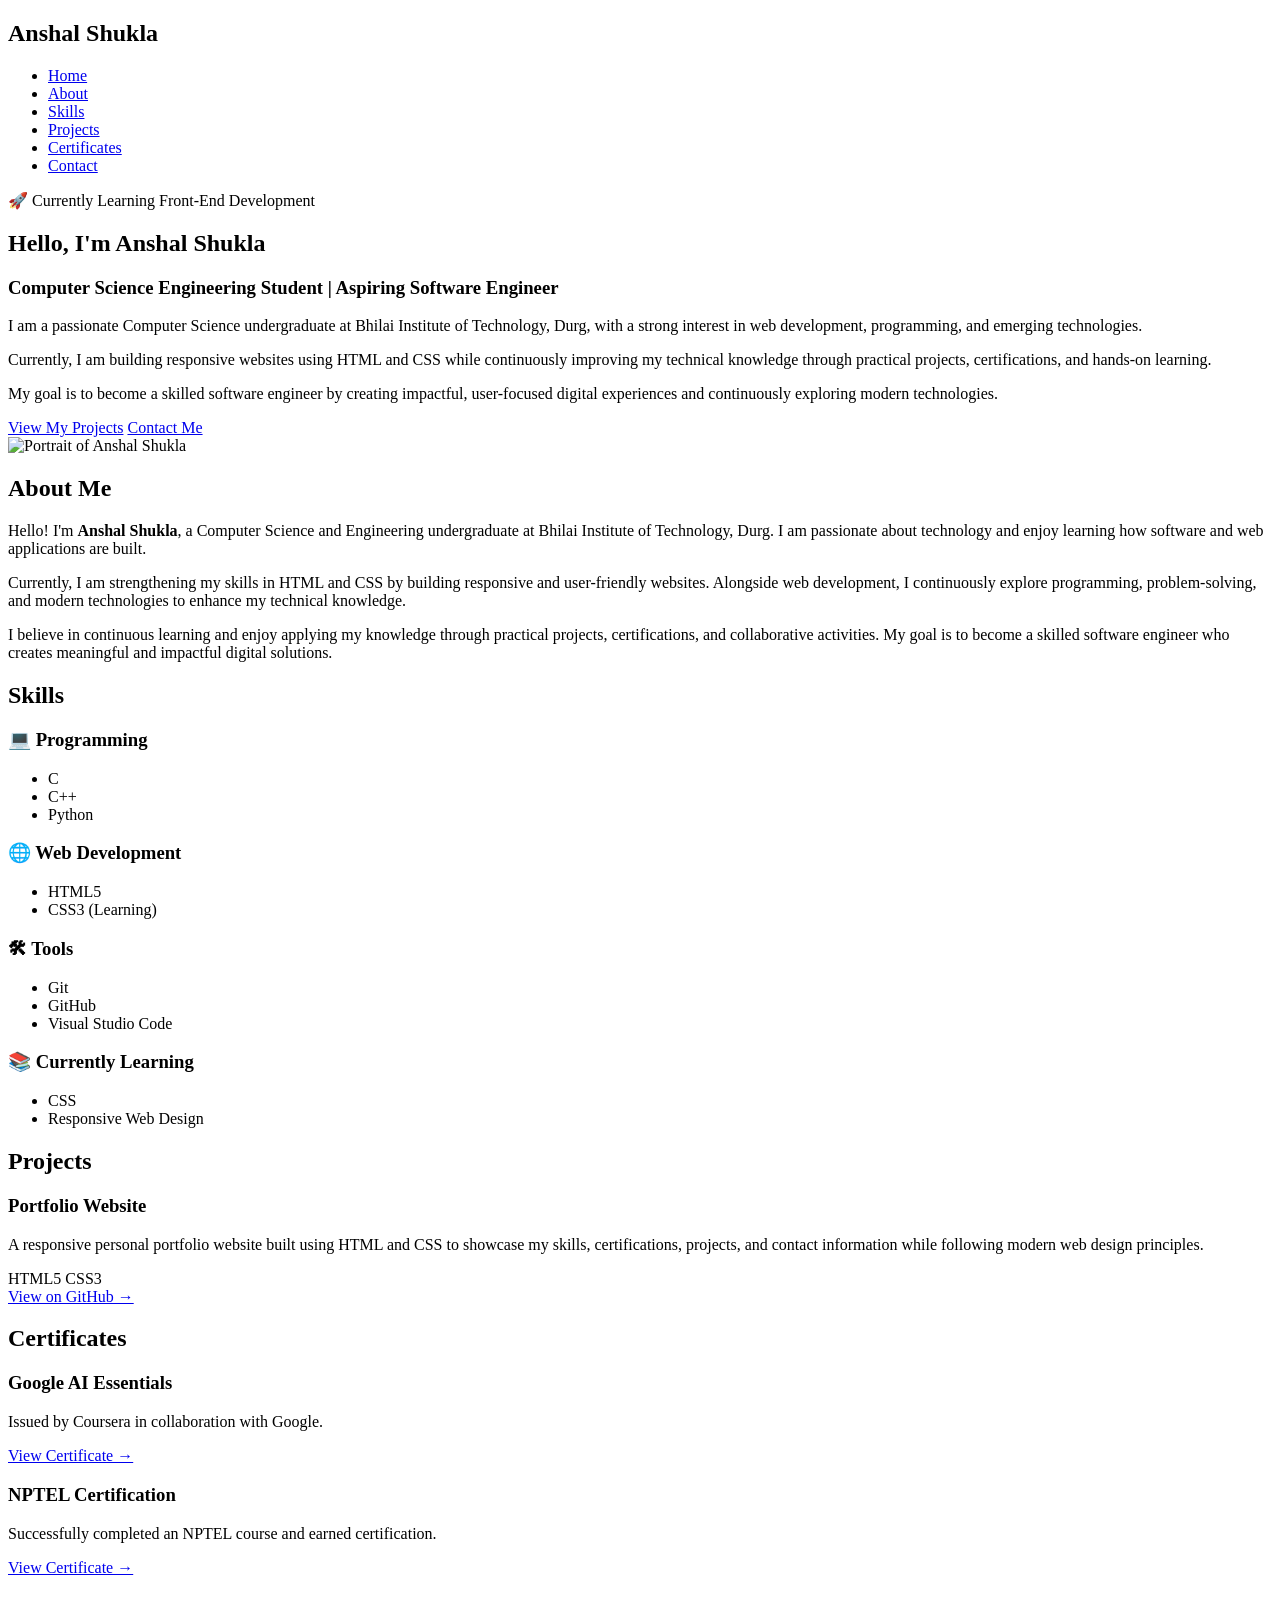
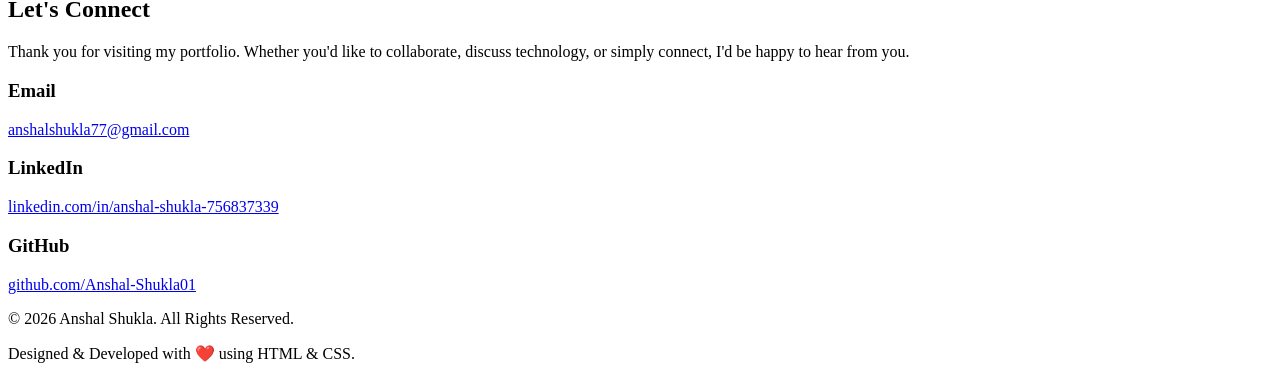
==== index.html @ 11ad55e9 "Added it directly" ====
<!DOCTYPE html>
<html lang="en">
<head>
    <meta charset="UTF-8">
    <meta name="viewport" content="width=device-width, initial-scale=1.0">
    <title>Portfolio | Anshal Shukla</title>
<link rel="preconnect" href="https://fonts.googleapis.com">

<link rel="preconnect" href="https://fonts.gstatic.com" crossorigin>

<link href="https://fonts.googleapis.com/css2?family=Poppins:wght@300;400;500;600;700&display=swap" rel="stylesheet">
    <link rel="stylesheet" href="css/style.css">
</head>
<body>
    <div class="background-blur blur-1"></div>
    <div class="background-blur blur-2"></div>
   <header>

    <nav>

        <h1>Anshal Shukla</h1>

        <ul>
            <li><a href="#hero">Home</a></li>
            <li><a href="#about">About</a></li>
            <li><a href="#skills">Skills</a></li>
            <li><a href="#projects">Projects</a></li>
            <li><a href="#certificates">Certificates</a></li>
            <li><a href="#contact">Contact</a></li>
        </ul>

    </nav>

</header>

    <main>

   <section id="hero">
        <div class="hero-container">
            <div class="hero-content">
                <div class="hero-badge">

                    🚀 Currently Learning Front-End Development

                </div>
                <h2>Hello, I'm <span>Anshal Shukla</span></h2>

                <h3>Computer Science Engineering Student | Aspiring Software Engineer</h3>

                <p>
                    I am a passionate Computer Science undergraduate at Bhilai Institute of
                    Technology, Durg, with a strong interest in web development, programming,
                    and emerging technologies.
                </p>

                <p>
                    Currently, I am building responsive websites using HTML and CSS while
                    continuously improving my technical knowledge through practical projects,
                    certifications, and hands-on learning.
                </p>

                <p>
                    My goal is to become a skilled software engineer by creating impactful,
                    user-focused digital experiences and continuously exploring modern
                    technologies.
                </p>

                <div class="hero-buttons">

    <a href="#projects" class="primary-btn">View My Projects</a>

    <a href="#contact" class="secondary-btn">Contact Me</a>

</div>

            </div>
        <div class="image-wrapper">
                <div class="hero-image">

                <img src="https://raw.githubusercontent.com/Anshal-Shukla01/Vocational_Training_Web_Development/main/Portfolio/Images/profile.jpeg"
                    alt="Portrait of Anshal Shukla">

                </div>
        </div>
        </div>
</section>
<section id="about">

    <div class="section-container">

        <h2 class="section-title">About Me</h2>

        <div class="about-content">

            <p>
                Hello! I'm <strong>Anshal Shukla</strong>, a Computer Science and Engineering undergraduate at
                Bhilai Institute of Technology, Durg. I am passionate about technology and enjoy
                learning how software and web applications are built.
            </p>

            <p>
                Currently, I am strengthening my skills in HTML and CSS by building responsive and
                user-friendly websites. Alongside web development, I continuously explore programming,
                problem-solving, and modern technologies to enhance my technical knowledge.
            </p>

            <p>
                I believe in continuous learning and enjoy applying my knowledge through practical
                projects, certifications, and collaborative activities. My goal is to become a
                skilled software engineer who creates meaningful and impactful digital solutions.
            </p>

        </div>

    </div>

</section>

    <section id="skills">

    <div class="section-container">

        <h2 class="section-title">Skills</h2>

        <div class="skills-grid">

            <div class="skill-card">

                <h3>💻 Programming</h3>

                <ul>
                    <li>C</li>
                    <li>C++</li>
                    <li>Python</li>
                </ul>

            </div>

            <div class="skill-card">

                <h3>🌐 Web Development</h3>

                <ul>
                    <li>HTML5</li>
                    <li>CSS3 (Learning)</li>
                </ul>

            </div>

            <div class="skill-card">

                <h3>🛠 Tools</h3>

                <ul>
                    <li>Git</li>
                    <li>GitHub</li>
                    <li>Visual Studio Code</li>
                </ul>

            </div>

            <div class="skill-card">

                <h3>📚 Currently Learning</h3>

                <ul>
                    <li>CSS</li>
                    <li>Responsive Web Design</li>
                </ul>

            </div>

        </div>

    </div>

</section>
<section id="projects">

    <div class="section-container">

        <h2 class="section-title">Projects</h2>

        <div class="projects-grid">

            <article class="project-card">

                <h3>Portfolio Website</h3>

                <p>
                    A responsive personal portfolio website built using HTML and CSS to showcase my skills, certifications, projects, and contact information while following modern web design principles.
                </p>

                <div class="project-tech">

                    <span>HTML5</span>

                    <span>CSS3</span>

                </div>

                <a href="https://github.com/Anshal-Shukla01/Vocational_Training_Web_Development/tree/main/Portfolio"
                   target="_blank"
                   class="project-btn">

                    View on GitHub →

                </a>

            </article>

        </div>

    </div>

</section>

<section id="certificates">

    <div class="section-container">

        <h2 class="section-title">Certificates</h2>

        <div class="certificate-grid">

            <article class="certificate-card">

                <h3>Google AI Essentials</h3>

                <p>Issued by Coursera in collaboration with Google.</p>

                <a href="https://www.coursera.org/account/accomplishments/specialization/40DMXR1RBKUG"
                   target="_blank"
                   class="certificate-btn">

                    View Certificate →

                </a>

            </article>

            <article class="certificate-card">

                <h3>NPTEL Certification</h3>

                <p>Successfully completed an NPTEL course and earned certification.</p>

                <a href="https://archive.nptel.ac.in/noc/Ecertificate/?q=NPTEL25CS137S106700032110371834"
                   target="_blank"
                   class="certificate-btn">

                    View Certificate →

                </a>

            </article>

        </div>

    </div>

</section>
<section id="contact">

    <div class="section-container">

        <h2 class="section-title">Let's Connect</h2>

        <div class="contact-card">

            <p>
                Thank you for visiting my portfolio. Whether you'd like to collaborate, discuss technology, or simply connect, I'd be happy to hear from you.
            </p>

            <div class="contact-info">

                <div class="contact-item">

                    <h3>Email</h3>

                    <a href="mailto:anshalshukla77@gmail.com">
                        anshalshukla77@gmail.com
                    </a>

                </div>

                <div class="contact-item">

                    <h3>LinkedIn</h3>

                    <a href="https://www.linkedin.com/in/anshal-shukla-756837339/" target="_blank">
                        linkedin.com/in/anshal-shukla-756837339
                    </a>

                </div>

                <div class="contact-item">

                    <h3>GitHub</h3>

                    <a href="https://github.com/Anshal-Shukla01" target="_blank">
                        github.com/Anshal-Shukla01
                    </a>

                </div>

            </div>

        </div>

    </div>

</section>
</main>

<footer>

    <div class="footer-content">

        <p>&copy; 2026 Anshal Shukla. All Rights Reserved.</p>

        <p>
            Designed & Developed with ❤️ using HTML & CSS.
        </p>

    </div>

</footer>
    
</body>
</html>
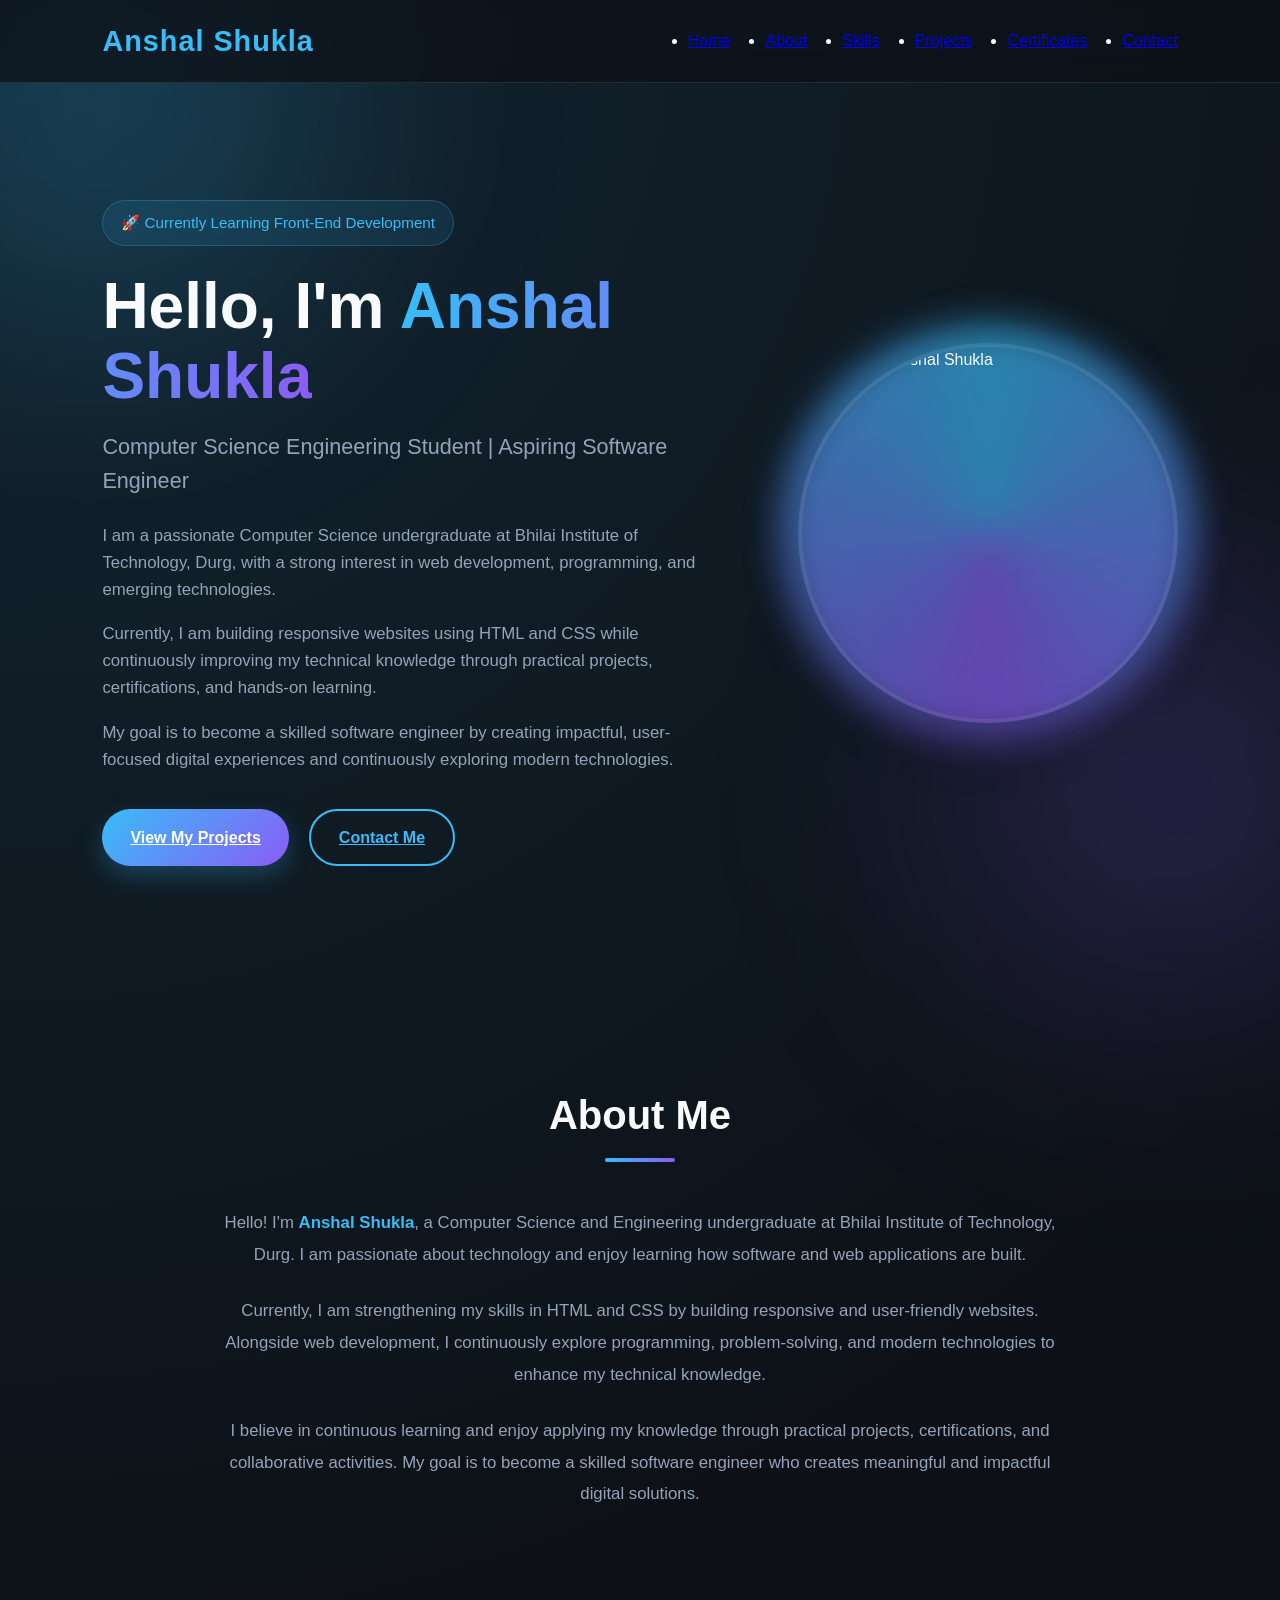
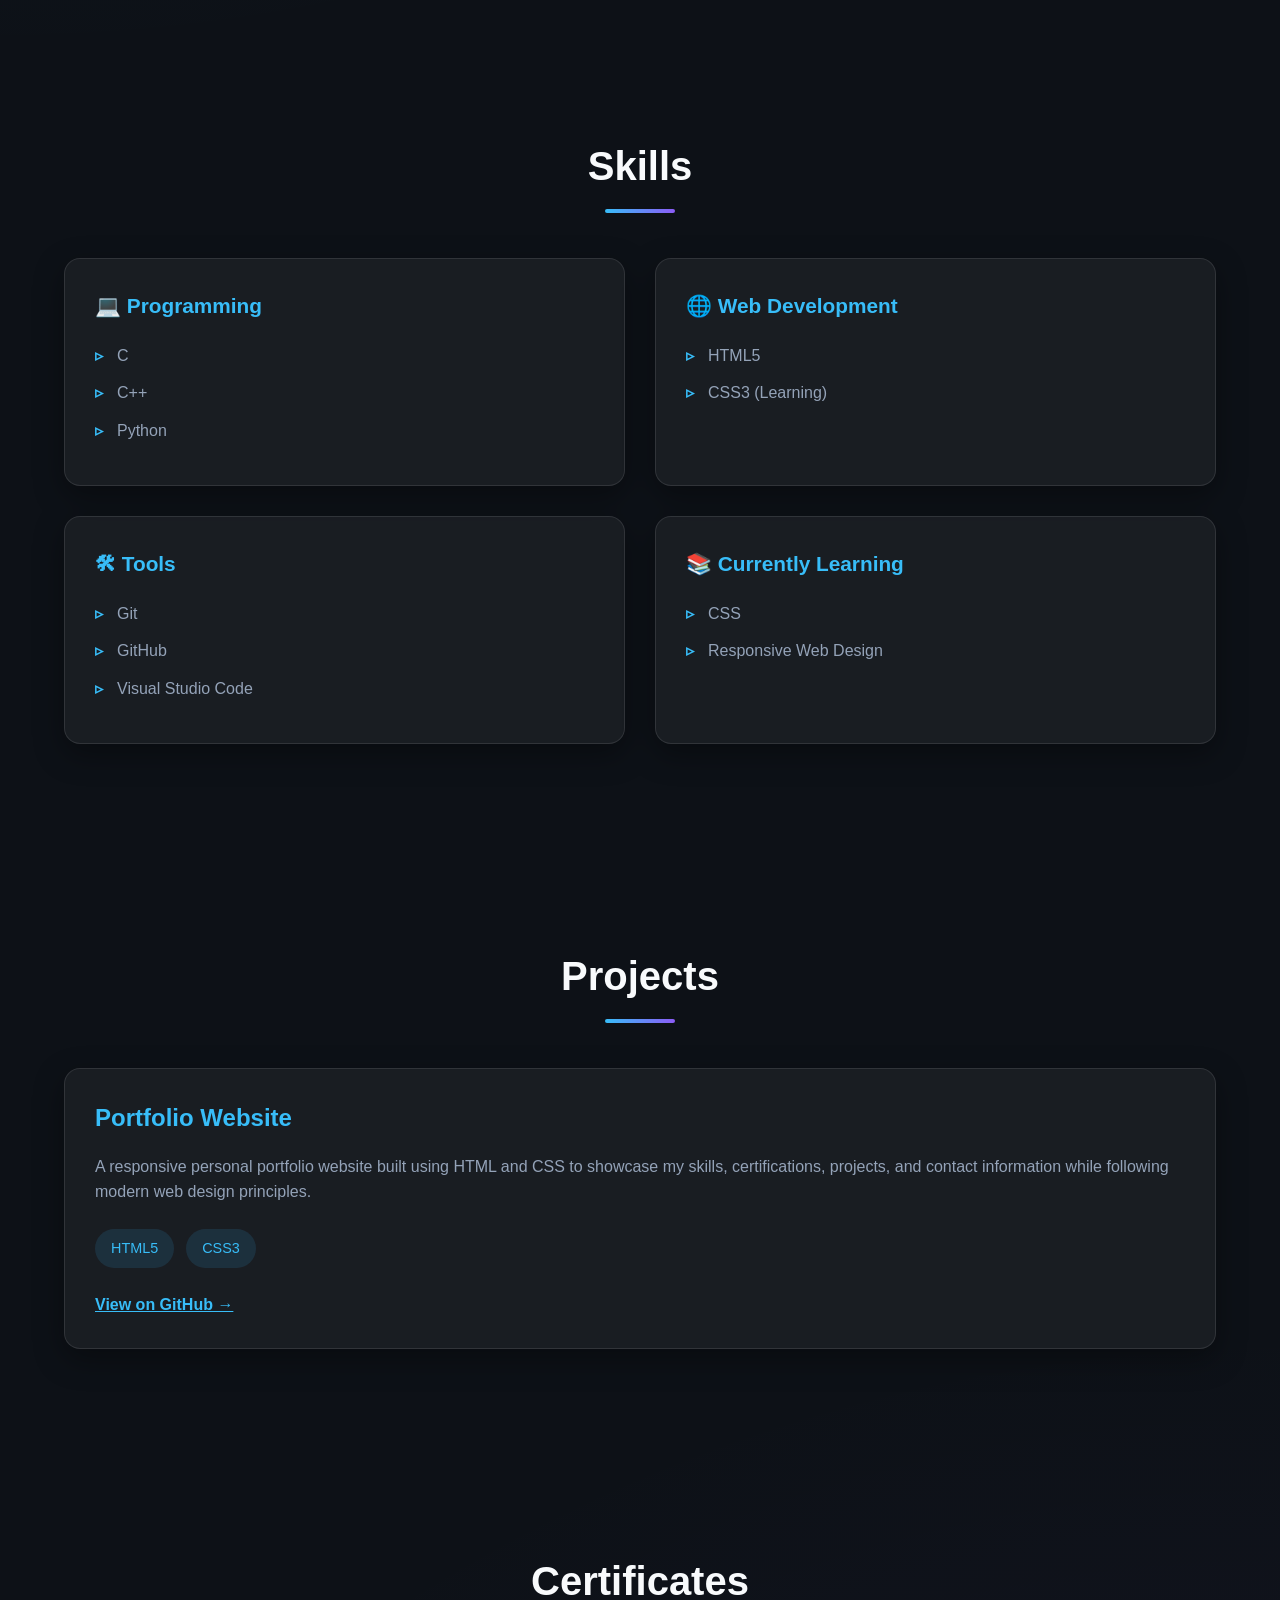
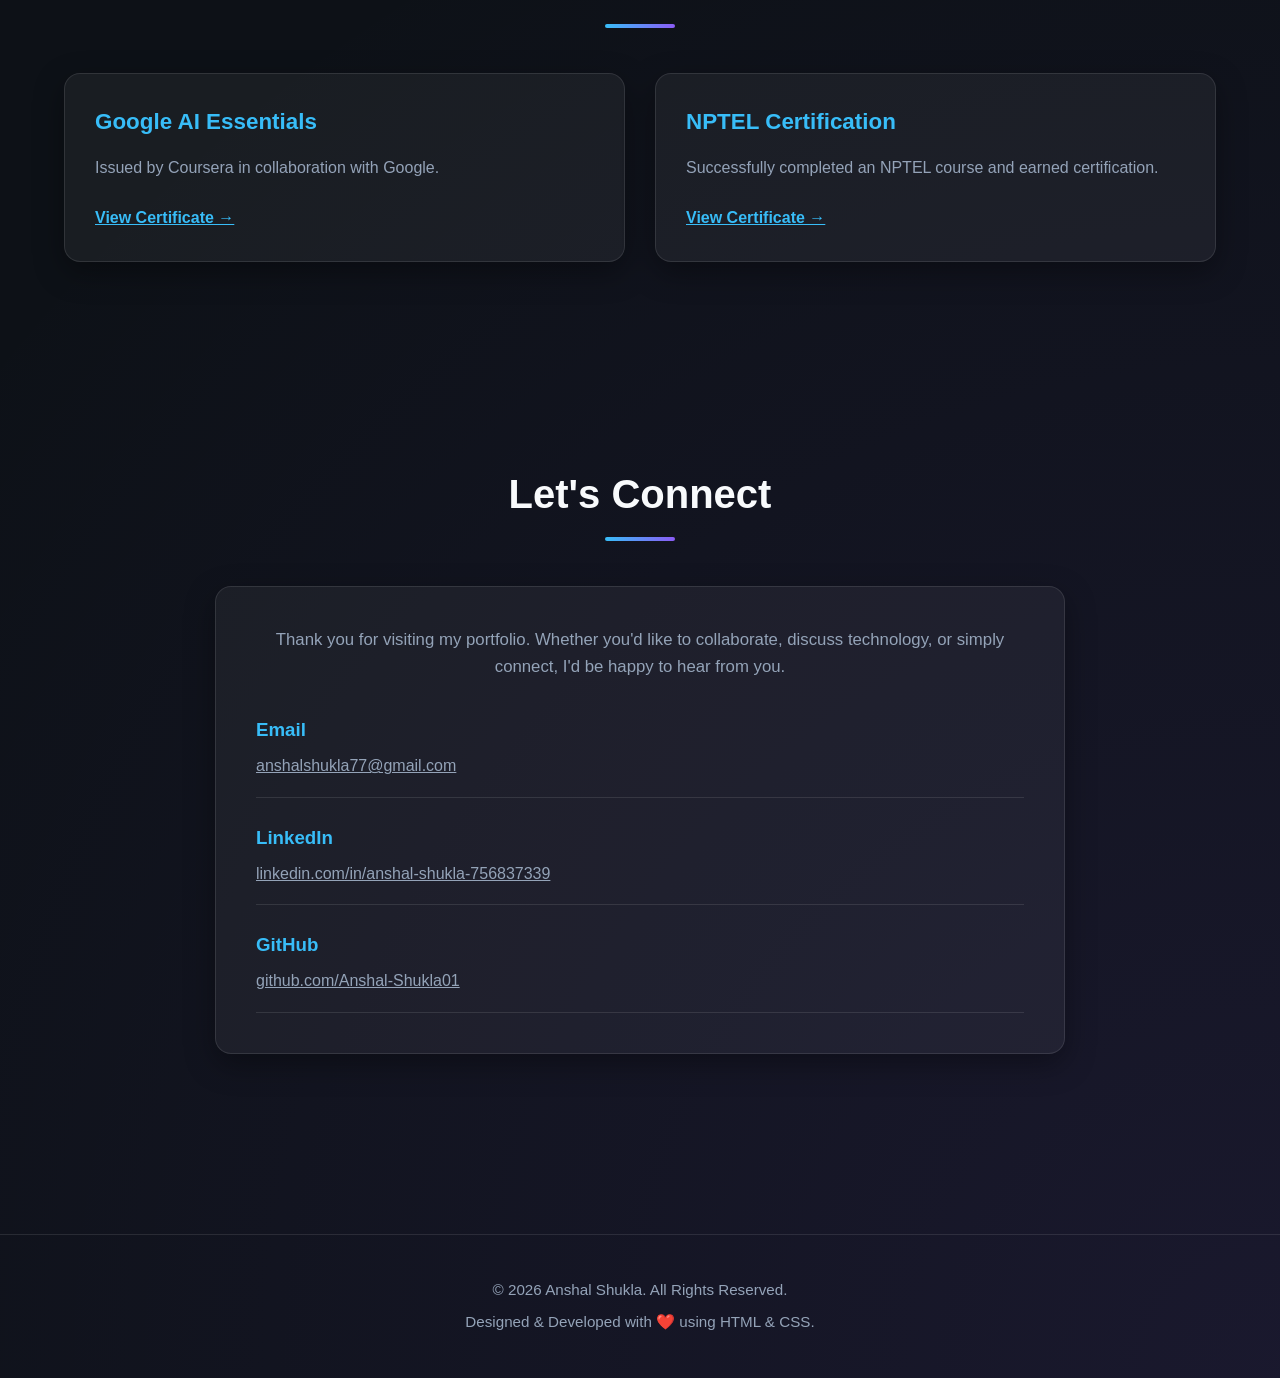
==== commit e9ec9e20: "Fix HTML encoding issues in index.html" ====
--- a/index.html
+++ b/index.html
@@ -9,7 +9,7 @@
 <link rel="preconnect" href="https://fonts.gstatic.com" crossorigin>
 
 <link href="https://fonts.googleapis.com/css2?family=Poppins:wght@300;400;500;600;700&display=swap" rel="stylesheet">
-    <link rel="stylesheet" href="css/style.css">
+    <link rel="stylesheet" href="CSS/style.css">
 </head>
 <body>
     <div class="background-blur blur-1"></div>
@@ -328,4 +328,4 @@
 </footer>
     
 </body>
-</html>+</html>
--- a/CSS/style.css
+++ b/CSS/style.css
@@ -0,0 +1,933 @@
+/* ============================
+   GOOGLE FONT
+============================ */
+
+/* We'll import our font here later */
+
+
+/* ============================
+   CSS RESET
+============================ */
+/* ============================
+   CSS VARIABLES
+============================ */
+
+:root{
+
+    /* Background Colors */
+    --background-color: #0D1117;
+    --surface-color: #161B22;
+    --card-color: rgba(255,255,255,0.05);
+
+    /* Text Colors */
+    --primary-text: #F8FAFC;
+    --secondary-text: #94A3B8;
+
+    /* Accent Colors */
+    --primary-color: #38BDF8;
+    --secondary-color: #8B5CF6;
+
+    /* Border */
+    --border-color: rgba(255,255,255,0.1);
+
+    /* Shadow */
+    --shadow: 0px 10px 30px rgba(0,0,0,0.35);
+
+    /* Border Radius */
+    --radius:16px;
+
+}
+*{
+    margin: 0;
+    padding: 0;
+    box-sizing: border-box;
+}
+
+
+/* ============================
+   GLOBAL STYLES
+============================ */
+/* ============================
+   SECTION ANIMATION
+============================ */
+
+section{
+
+    animation: fadeUp 0.9s ease both;
+
+}
+@keyframes fadeUp{
+
+    from{
+
+        opacity:0;
+
+        transform:translateY(35px);
+
+    }
+
+    to{
+
+        opacity:1;
+
+        transform:translateY(0);
+
+    }
+
+}
+/* ============================
+   BACKGROUND GLOW
+============================ */
+
+.background-blur{
+
+    position: fixed;
+
+    width: 450px;
+
+    height: 450px;
+
+    border-radius: 50%;
+
+    filter: blur(120px);
+
+    z-index: -1;
+
+    animation: floatGlow 12s ease-in-out infinite alternate;
+
+}
+.blur-1{
+
+    top:-120px;
+
+    left:-120px;
+
+    background:rgba(56,189,248,.18);
+
+}
+.blur-2{
+
+    bottom:-120px;
+
+    right:-120px;
+
+    background:rgba(139,92,246,.18);
+
+}
+@keyframes floatGlow{
+
+    from{
+
+        transform:translateY(0px) translateX(0px);
+
+    }
+
+    to{
+
+        transform:translateY(40px) translateX(25px);
+
+    }
+
+}
+/* ============================
+   NAVBAR
+============================ */
+
+nav{
+
+    position: sticky;
+
+    top: 0;
+
+    z-index: 1000;
+
+    display: flex;
+
+    justify-content: space-between;
+
+    align-items: center;
+
+    padding: 18px 8%;
+
+    background: rgba(13,17,23,0.75);
+
+    backdrop-filter: blur(15px);
+
+    -webkit-backdrop-filter: blur(15px);
+
+    border-bottom: 1px solid var(--border-color);
+
+}
+nav ul{
+
+    display:flex;
+
+    gap:35px;
+
+}
+nav h1{
+
+    font-size:1.8rem;
+
+    font-weight:700;
+
+    letter-spacing:1px;
+
+    color:var(--primary-color);
+
+    cursor:pointer;
+
+}
+nav ul li a{
+
+    position: relative;
+
+    font-size:1rem;
+
+    font-weight:500;
+
+    transition:0.3s ease;
+
+}
+nav ul li a:hover{
+
+    color:var(--primary-color);
+
+}
+
+nav ul li a:hover::after{
+
+    width:100%;
+
+} 
+nav ul li a::after{
+
+    content:"";
+
+    position:absolute;
+
+    left:0;
+
+    bottom:-6px;
+
+    width:0;
+
+    height:2px;
+
+    background:var(--primary-color);
+
+    transition:0.3s ease;
+
+}
+/* ============================
+   HERO SECTION
+============================ */
+
+#hero{
+
+    min-height: 100vh;
+
+    display: flex;
+
+    align-items: center;
+
+    padding: 0 8%;
+
+}
+.hero-container{
+
+    display:flex;
+
+    justify-content:space-between;
+
+    align-items:center;
+
+    gap:80px;
+
+    width:100%;
+
+}
+.hero-badge{
+
+    display:inline-flex;
+
+    align-items:center;
+
+    gap:10px;
+
+    padding:10px 18px;
+
+    margin-bottom:25px;
+
+    border-radius:999px;
+
+    background:rgba(56,189,248,.10);
+
+    border:1px solid rgba(56,189,248,.25);
+
+    color:var(--primary-color);
+
+    font-size:.95rem;
+
+    font-weight:500;
+
+    backdrop-filter:blur(10px);
+
+}
+.hero-content{
+
+    flex:1;
+
+}
+.hero-image{
+
+    flex: 1;
+
+    display: flex;
+
+    justify-content: center;
+
+    align-items: center;
+
+}
+.hero-image img{
+
+    width: 380px;
+
+    aspect-ratio: 1;
+
+    object-fit: cover;
+
+    border-radius: 50%;
+
+    border: 4px solid rgba(255,255,255,0.08);
+
+    box-shadow:
+        0 0 30px rgba(56,189,248,0.15),
+        0 20px 50px rgba(0,0,0,0.35);
+
+    transition:
+        transform 0.4s ease,
+        box-shadow 0.4s ease;
+position:relative;
+
+z-index:2;
+}
+.hero-image img:hover{
+
+    transform: scale(1.05);
+box-shadow:
+
+0 0 35px rgba(56,189,248,.18),
+
+0 0 80px rgba(139,92,246,.10),
+
+0 25px 60px rgba(0,0,0,.45);
+
+}
+.image-wrapper{
+
+    position:relative;
+
+    display:inline-flex;
+
+    justify-content:center;
+
+    align-items:center;
+
+}
+.image-wrapper::before{
+
+    content:"";
+
+    position:absolute;
+
+    inset:-18px;
+
+    border-radius:50%;
+
+    background:
+        conic-gradient(
+            from 0deg,
+            var(--primary-color),
+            var(--secondary-color),
+            var(--primary-color)
+        );
+
+    z-index:-1;
+
+    filter:blur(18px);
+
+    opacity:.65;
+
+    animation:rotateRing 8s linear infinite;
+
+}   
+@keyframes rotateRing{
+
+    from{
+
+        transform:rotate(0deg);
+
+    }
+
+    to{
+
+        transform:rotate(360deg);
+
+    }
+
+}
+.hero-content h2{
+
+    font-size: clamp(2.8rem, 5vw, 4.8rem);
+
+    line-height: 1.1;
+
+    margin-bottom: 18px;
+
+    font-weight: 700;
+
+}
+.hero-content span{
+
+    background: linear-gradient(
+        90deg,
+        var(--primary-color),
+        var(--secondary-color)
+    );
+
+    -webkit-background-clip: text;
+
+    background-clip: text;
+
+    color: transparent;
+
+}
+.hero-content h3{
+
+    font-size: 1.35rem;
+
+    color: var(--secondary-text);
+
+    margin-bottom: 24px;
+
+    font-weight: 500;
+
+}
+.hero-content p{
+
+    max-width: 620px;
+
+    color: var(--secondary-text);
+
+    margin-bottom: 18px;
+
+    font-size: 1.05rem;
+
+}
+.hero-buttons{
+
+    display:flex;
+
+    gap:20px;
+
+    margin-top:35px;
+
+}
+.hero-buttons a{
+
+    display: inline-flex;
+
+    align-items: center;
+
+    justify-content: center;
+
+    padding: 14px 28px;
+
+    border-radius: 999px;
+
+    font-weight: 600;
+
+    transition: all 0.3s ease;
+
+}
+.primary-btn{
+
+    background: linear-gradient(
+        135deg,
+        var(--primary-color),
+        var(--secondary-color)
+    );
+
+    color: white;
+
+    box-shadow: 0 10px 25px rgba(56,189,248,0.25);
+
+}
+.secondary-btn{
+
+    border: 2px solid var(--primary-color);
+
+    color: var(--primary-color);
+
+    background: transparent;
+
+}
+.hero-buttons a:hover{
+
+    transform: translateY(-4px) scale(1.03);
+
+    box-shadow:0 15px 35px rgba(56,189,248,.25);
+
+}
+
+/* ============================
+   SECTION LAYOUT
+============================ */
+
+.section-container{
+
+    width: min(1200px, 90%);
+
+    margin: 0 auto;
+
+    padding: 100px 0;
+
+}
+.section-title{
+
+    font-size: 2.5rem;
+
+    text-align: center;
+
+    margin-bottom: 60px;
+
+    position: relative;
+
+}
+.section-title::after{
+
+    content: "";
+
+    width: 70px;
+
+    height: 4px;
+
+    background: linear-gradient(
+        90deg,
+        var(--primary-color),
+        var(--secondary-color)
+    );
+
+    position: absolute;
+
+    left: 50%;
+
+    bottom: -15px;
+
+    transform: translateX(-50%);
+
+    border-radius: 10px;
+
+}
+.about-content p{
+
+    color: var(--secondary-text);
+
+    font-size: 1.05rem;
+
+    line-height: 1.9;
+
+    margin-bottom: 24px;
+
+}
+.about-content strong{
+
+    color: var(--primary-color);
+
+    font-weight: 600;
+
+}.about-content{
+
+    max-width: 850px;
+
+    margin: 0 auto;
+
+    text-align: center;
+
+}
+/* ============================
+   SKILLS
+============================ */
+
+.skills-grid{
+
+    display: grid;
+
+    grid-template-columns: repeat(2, 1fr);
+
+    gap: 30px;
+
+}
+.skill-card{
+
+    background: var(--card-color);
+
+    border: 1px solid var(--border-color);
+
+    border-radius: var(--radius);
+
+    padding: 30px;
+
+    box-shadow: var(--shadow);
+
+    transition: transform 0.3s ease,
+                border-color 0.3s ease;
+
+}
+.skill-card:hover{
+
+    transform: translateY(-10px) scale(1.02);
+
+box-shadow:
+    0 25px 60px rgba(0,0,0,.35),
+    0 0 30px rgba(56,189,248,.15);
+
+    border-color: var(--primary-color);
+
+}
+.skill-card h3{
+
+    font-size: 1.3rem;
+
+    margin-bottom: 20px;
+
+    color: var(--primary-color);
+
+}
+.skill-card ul{
+
+    list-style: none;
+
+}
+.skill-card li{
+
+    color: var(--secondary-text);
+
+    margin-bottom: 12px;
+
+    position: relative;
+
+    padding-left: 22px;
+
+}
+.skill-card li::before{
+
+    content: "▹";
+
+    position: absolute;
+
+    left: 0;
+
+    color: var(--primary-color);
+
+    font-weight: bold;
+
+}
+/* ============================
+   PROJECTS
+============================ */
+
+.projects-grid{
+
+    display: grid;
+
+    grid-template-columns: repeat(auto-fit, minmax(320px, 1fr));
+
+    gap: 30px;
+
+}
+.project-card{
+
+    background: var(--card-color);
+
+    border: 1px solid var(--border-color);
+
+    border-radius: var(--radius);
+
+    padding: 30px;
+
+    box-shadow: var(--shadow);
+
+    transition:
+        transform 0.3s ease,
+        border-color 0.3s ease;
+
+}
+.project-card:hover{
+
+    transform: translateY(-10px) scale(1.02);
+
+box-shadow:
+    0 25px 60px rgba(0,0,0,.35),
+    0 0 30px rgba(56,189,248,.15);
+
+    border-color: var(--primary-color);
+
+}
+.project-card h3{
+
+    color: var(--primary-color);
+
+    font-size: 1.5rem;
+
+    margin-bottom: 16px;
+
+}
+.project-card p{
+
+    color: var(--secondary-text);
+
+    margin-bottom: 24px;
+
+}
+.project-tech{
+
+    display: flex;
+
+    flex-wrap: wrap;
+
+    gap: 12px;
+
+    margin-bottom: 24px;
+
+}
+.project-tech span{
+
+    background: rgba(56,189,248,0.12);
+
+    color: var(--primary-color);
+
+    padding: 8px 16px;
+
+    border-radius: 999px;
+
+    font-size: 0.9rem;
+
+}
+.project-btn{
+
+    display: inline-block;
+
+    color: var(--primary-color);
+
+    font-weight: 600;
+
+    transition: color 0.3s ease;
+
+}
+.project-btn:hover{
+
+    color: var(--primary-text);
+
+}
+/* ============================
+   CERTIFICATES
+============================ */
+
+.certificate-grid{
+
+    display:grid;
+
+    grid-template-columns:repeat(auto-fit,minmax(320px,1fr));
+
+    gap:30px;
+
+}
+.certificate-card{
+
+    background:var(--card-color);
+
+    border:1px solid var(--border-color);
+
+    border-radius:var(--radius);
+
+    padding:30px;
+
+    box-shadow:var(--shadow);
+
+    transition:
+        transform .3s ease,
+        border-color .3s ease;
+
+}
+.certificate-card:hover{
+
+    transform: translateY(-10px) scale(1.02);
+
+box-shadow:
+    0 25px 60px rgba(0,0,0,.35),
+    0 0 30px rgba(56,189,248,.15);
+
+    border-color:var(--primary-color);
+
+}
+.certificate-card h3{
+
+    color:var(--primary-color);
+
+    margin-bottom:16px;
+
+    font-size:1.4rem;
+
+}
+.certificate-card p{
+
+    color:var(--secondary-text);
+
+    margin-bottom:24px;
+
+}
+.certificate-btn{
+
+    font-weight:600;
+
+    color:var(--primary-color);
+
+    transition:.3s ease;
+
+}
+.certificate-btn:hover{
+
+    color:var(--primary-text);
+
+}
+/* ============================
+   CONTACT
+============================ */
+
+.contact-card{
+
+    max-width: 850px;
+
+    margin: 0 auto;
+
+    background: var(--card-color);
+
+    border: 1px solid var(--border-color);
+
+    border-radius: var(--radius);
+
+    padding: 40px;
+
+    box-shadow: var(--shadow);
+
+}
+.contact-card p{
+
+    text-align: center;
+
+    color: var(--secondary-text);
+
+    margin-bottom: 35px;
+
+    font-size: 1.05rem;
+
+}
+.contact-info{
+
+    display: flex;
+
+    flex-direction: column;
+
+    gap: 25px;
+
+}
+.contact-item{
+
+    padding-bottom: 18px;
+
+    border-bottom: 1px solid var(--border-color);
+
+}
+.contact-item h3{
+
+    color: var(--primary-color);
+
+    margin-bottom: 8px;
+
+}
+.contact-item a{
+
+    color: var(--secondary-text);
+
+    transition: color .3s ease;
+
+    word-break: break-word;
+
+}
+.contact-item a:hover{
+
+    color: var(--primary-color);
+
+}
+/* ============================
+   FOOTER
+============================ */
+
+footer{
+
+    border-top:1px solid var(--border-color);
+
+    margin-top:80px;
+
+}
+
+.footer-content{
+
+    width:min(1200px,90%);
+
+    margin:0 auto;
+
+    padding:35px 0;
+
+    text-align:center;
+
+}
+
+.footer-content p{
+
+    color:var(--secondary-text);
+
+    margin:8px 0;
+
+    font-size:.95rem;
+
+}
+html{
+    scroll-behavior: smooth;
+}
+
+body{
+
+    font-family: "Poppins", sans-serif;
+
+    background:
+        radial-gradient(circle at top left,
+            rgba(56,189,248,0.12),
+            transparent 35%),
+
+        radial-gradient(circle at bottom right,
+            rgba(139,92,246,0.10),
+            transparent 35%),
+
+        var(--background-color);
+
+    color: var(--primary-text);
+
+    line-height: 1.6;
+
+    overflow-x: hidden;
+
+}
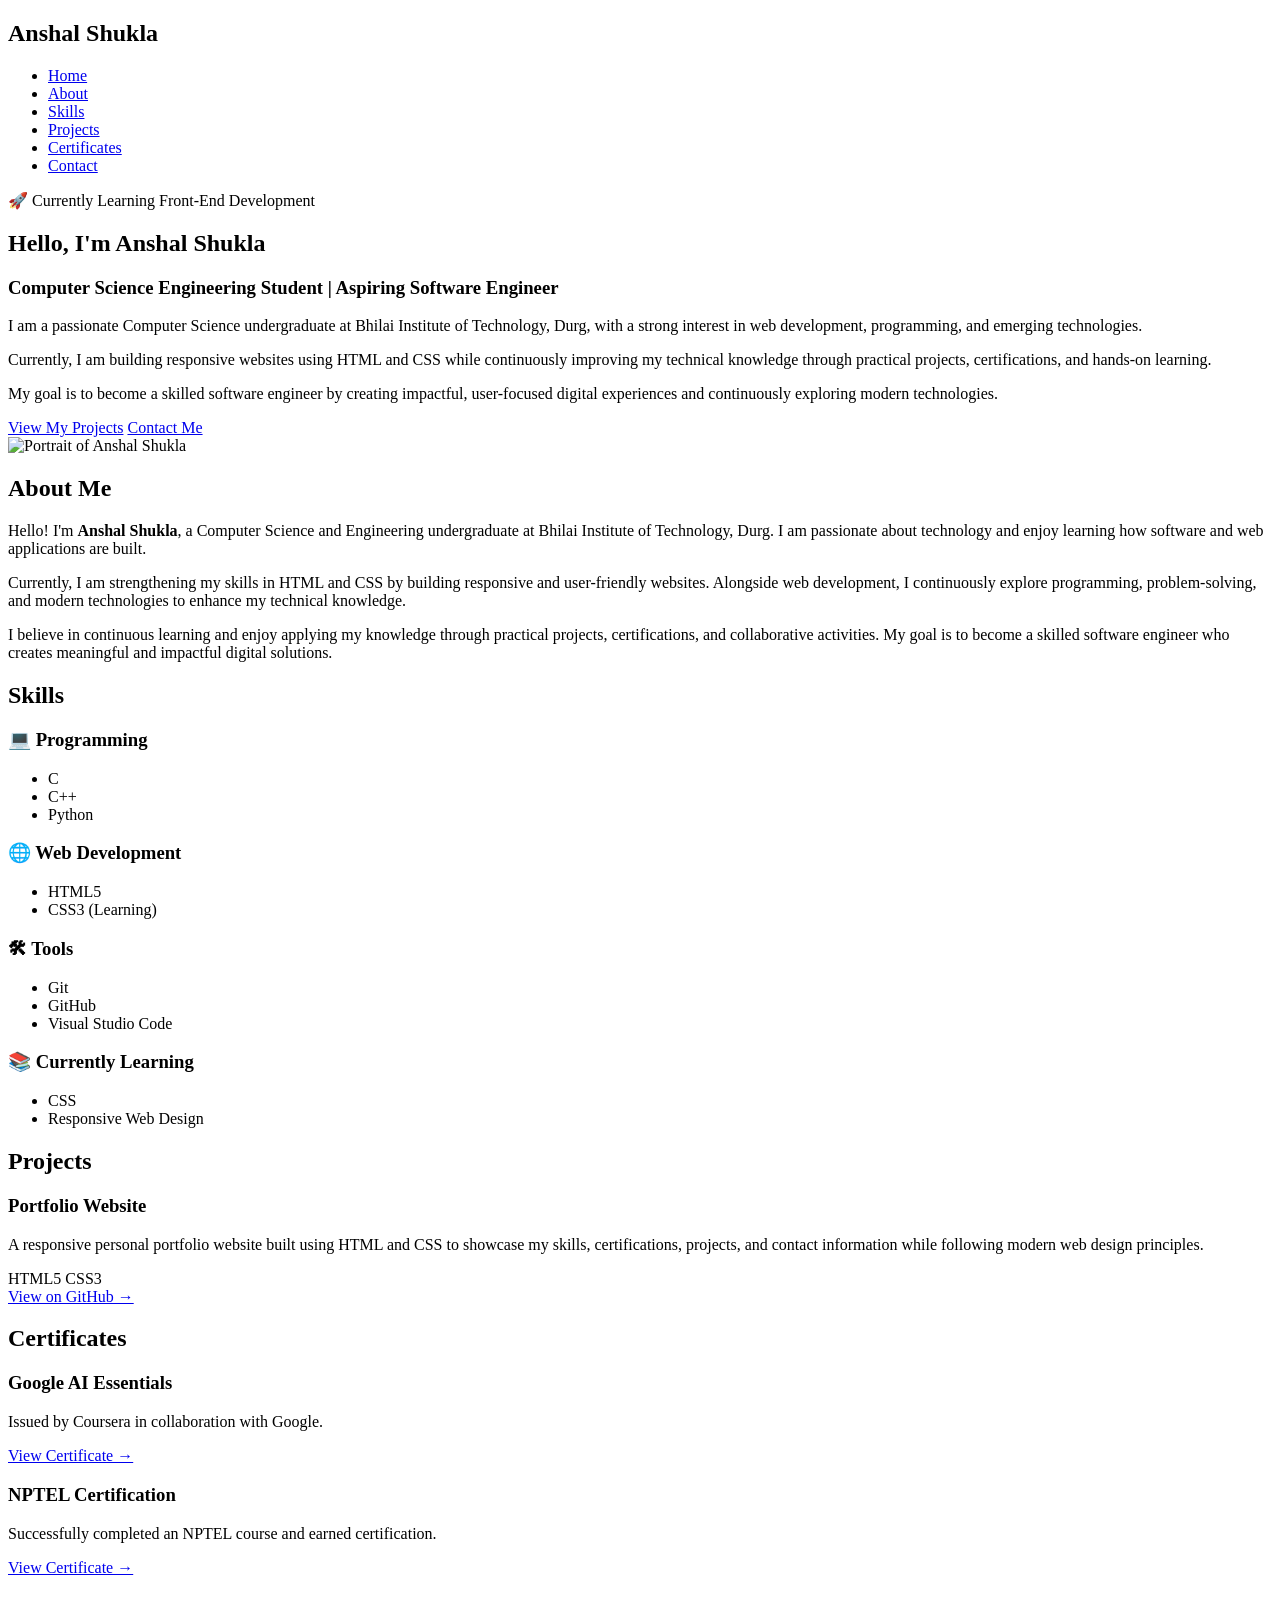
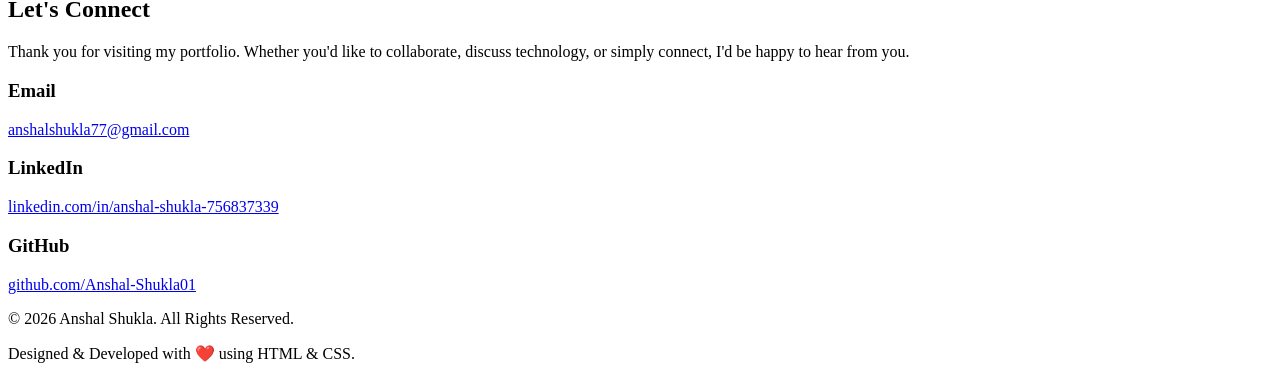
==== commit c0d5656d: "Fix HTML structure and update stylesheet link" ====
--- a/index.html
+++ b/index.html
@@ -9,7 +9,7 @@
 <link rel="preconnect" href="https://fonts.gstatic.com" crossorigin>
 
 <link href="https://fonts.googleapis.com/css2?family=Poppins:wght@300;400;500;600;700&display=swap" rel="stylesheet">
-    <link rel="stylesheet" href="CSS/style.css">
+    <link rel="stylesheet" href="https://github.com/Anshal-Shukla01/Vocational_Training_Portfolio_Project_2026/blob/main/CSS/style.css">
 </head>
 <body>
     <div class="background-blur blur-1"></div>
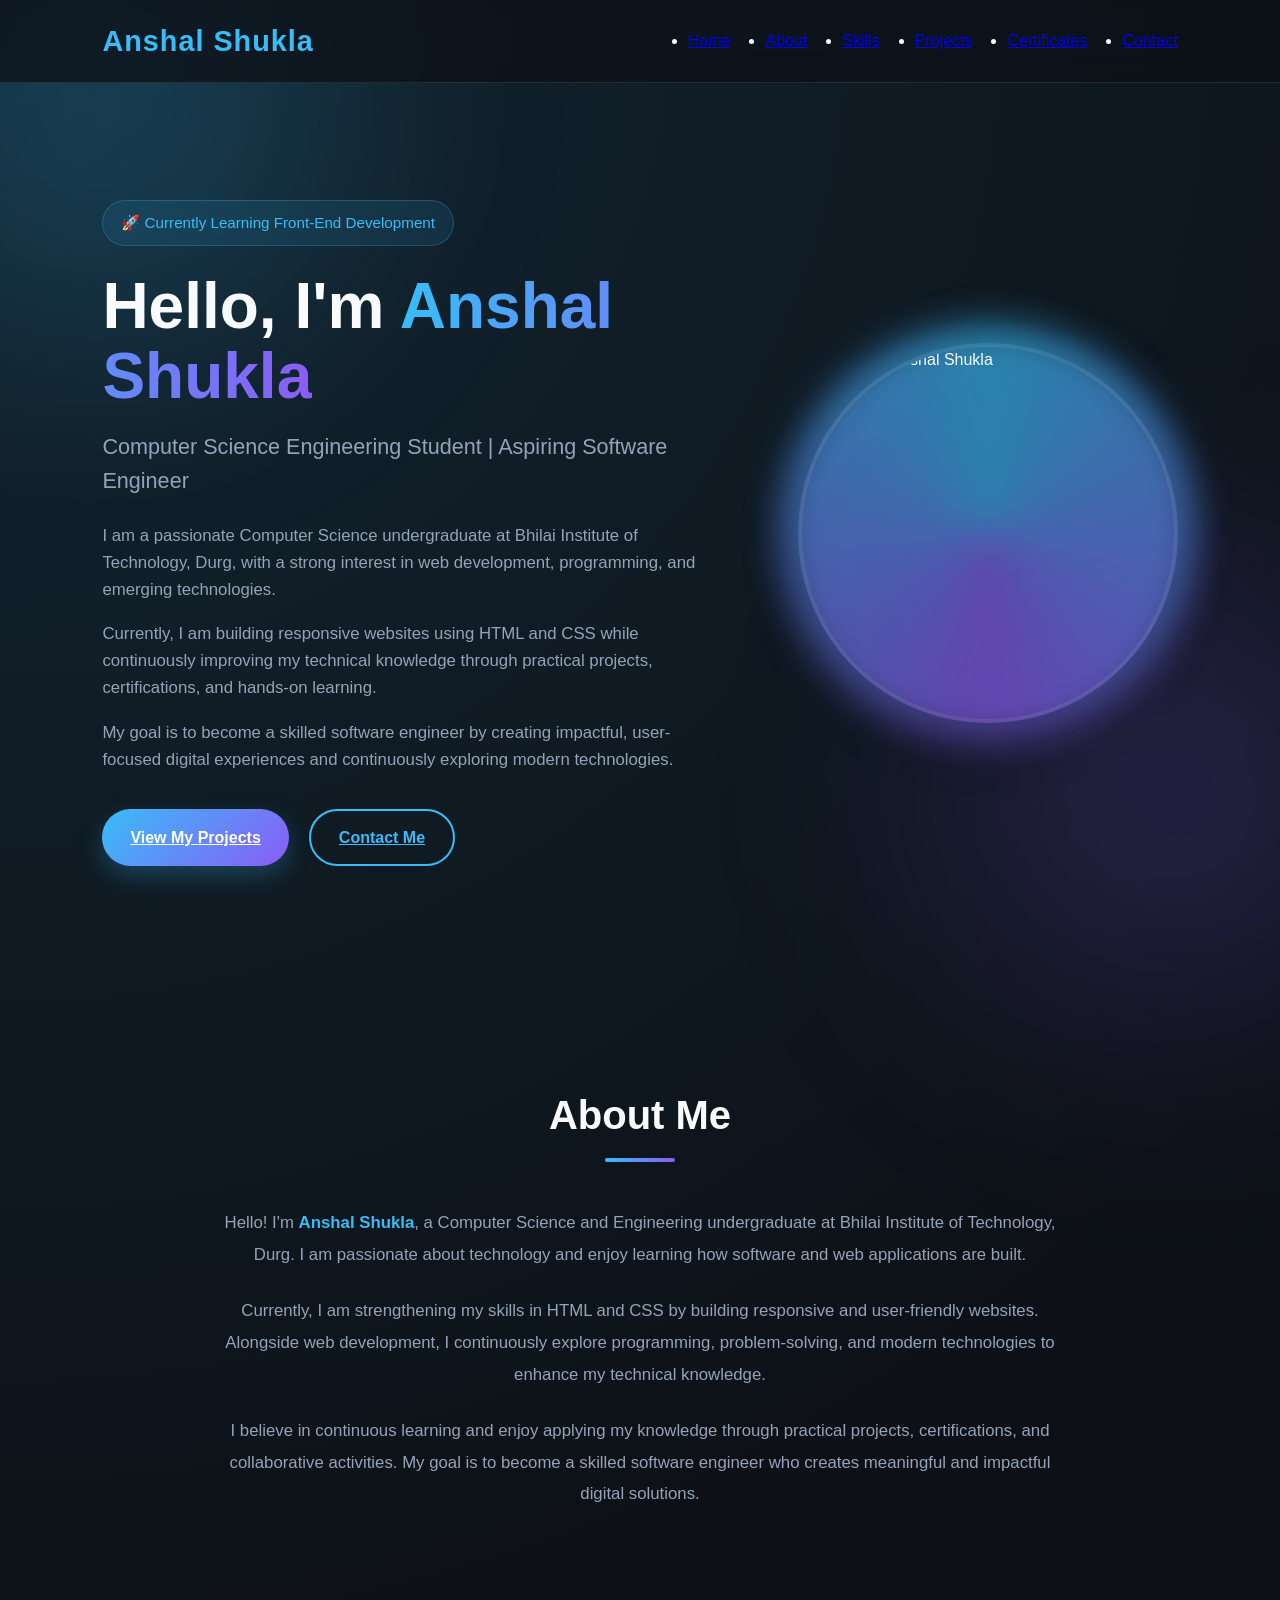
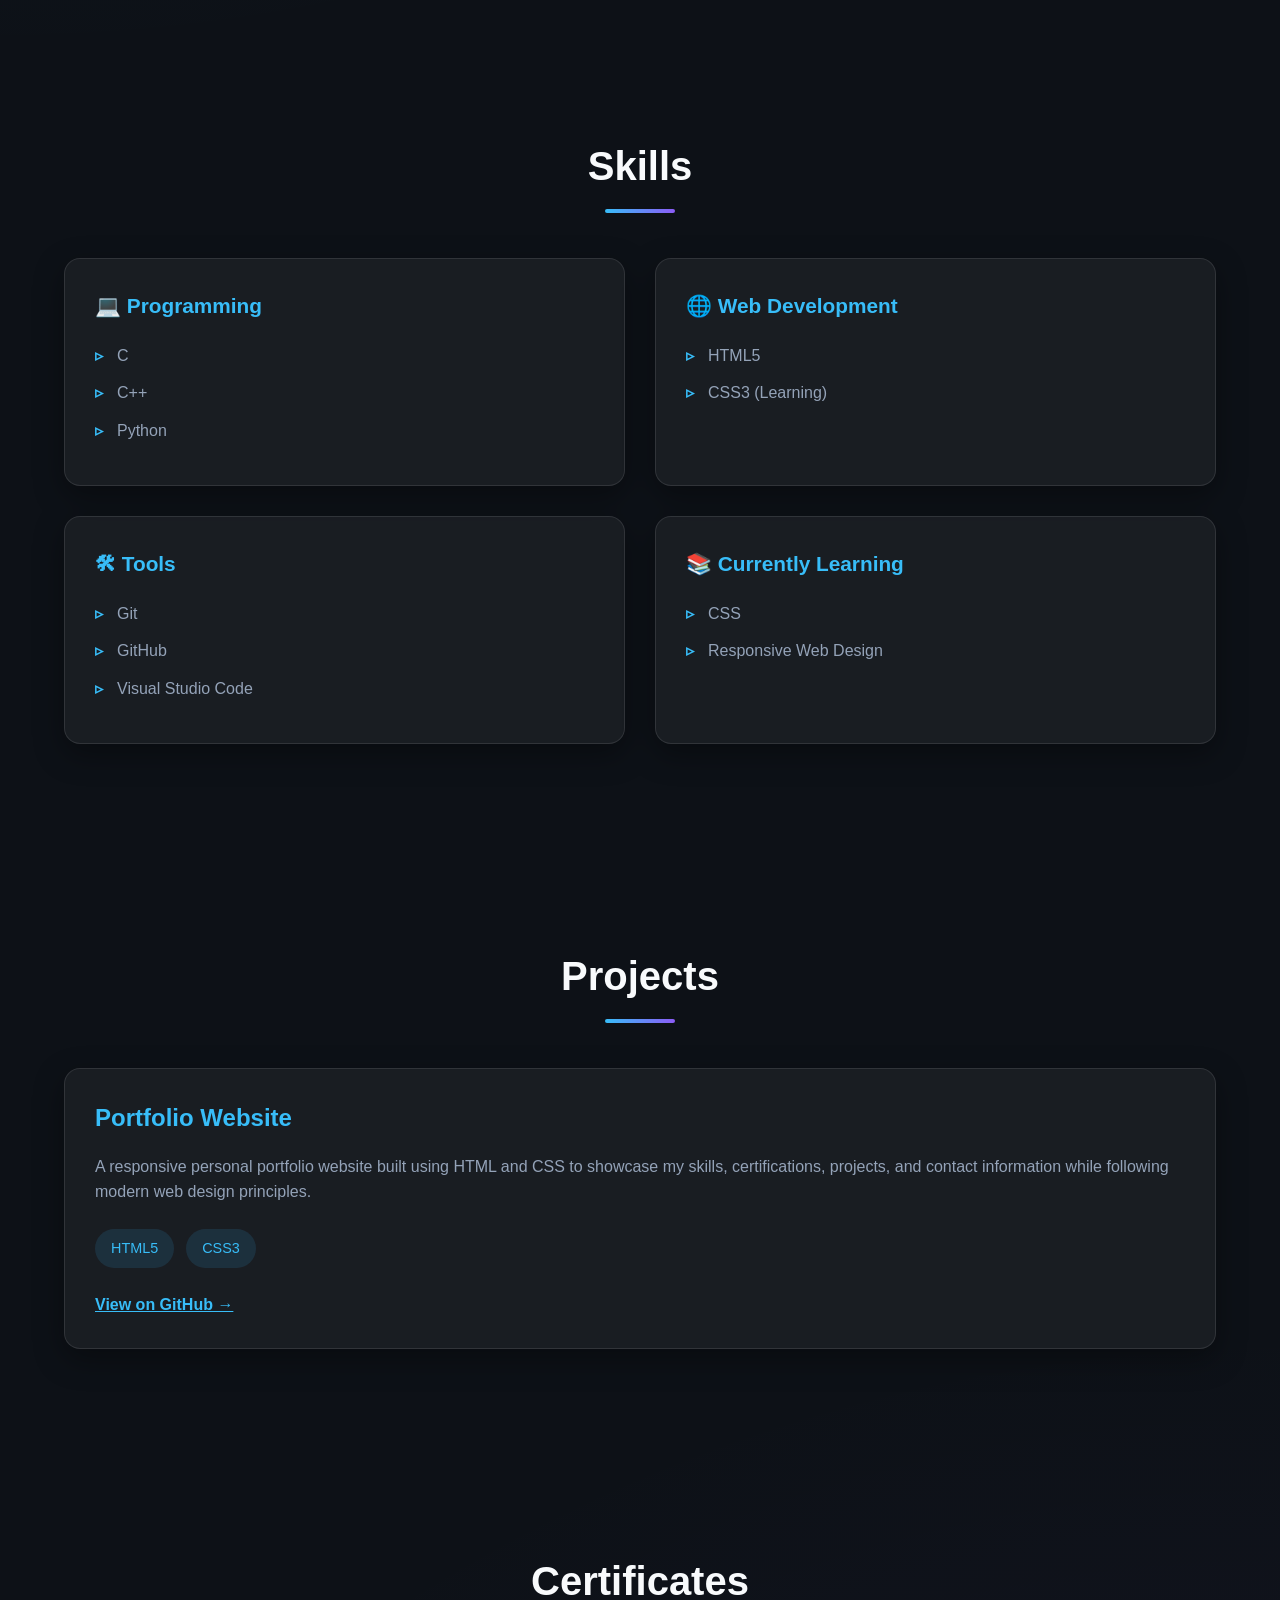
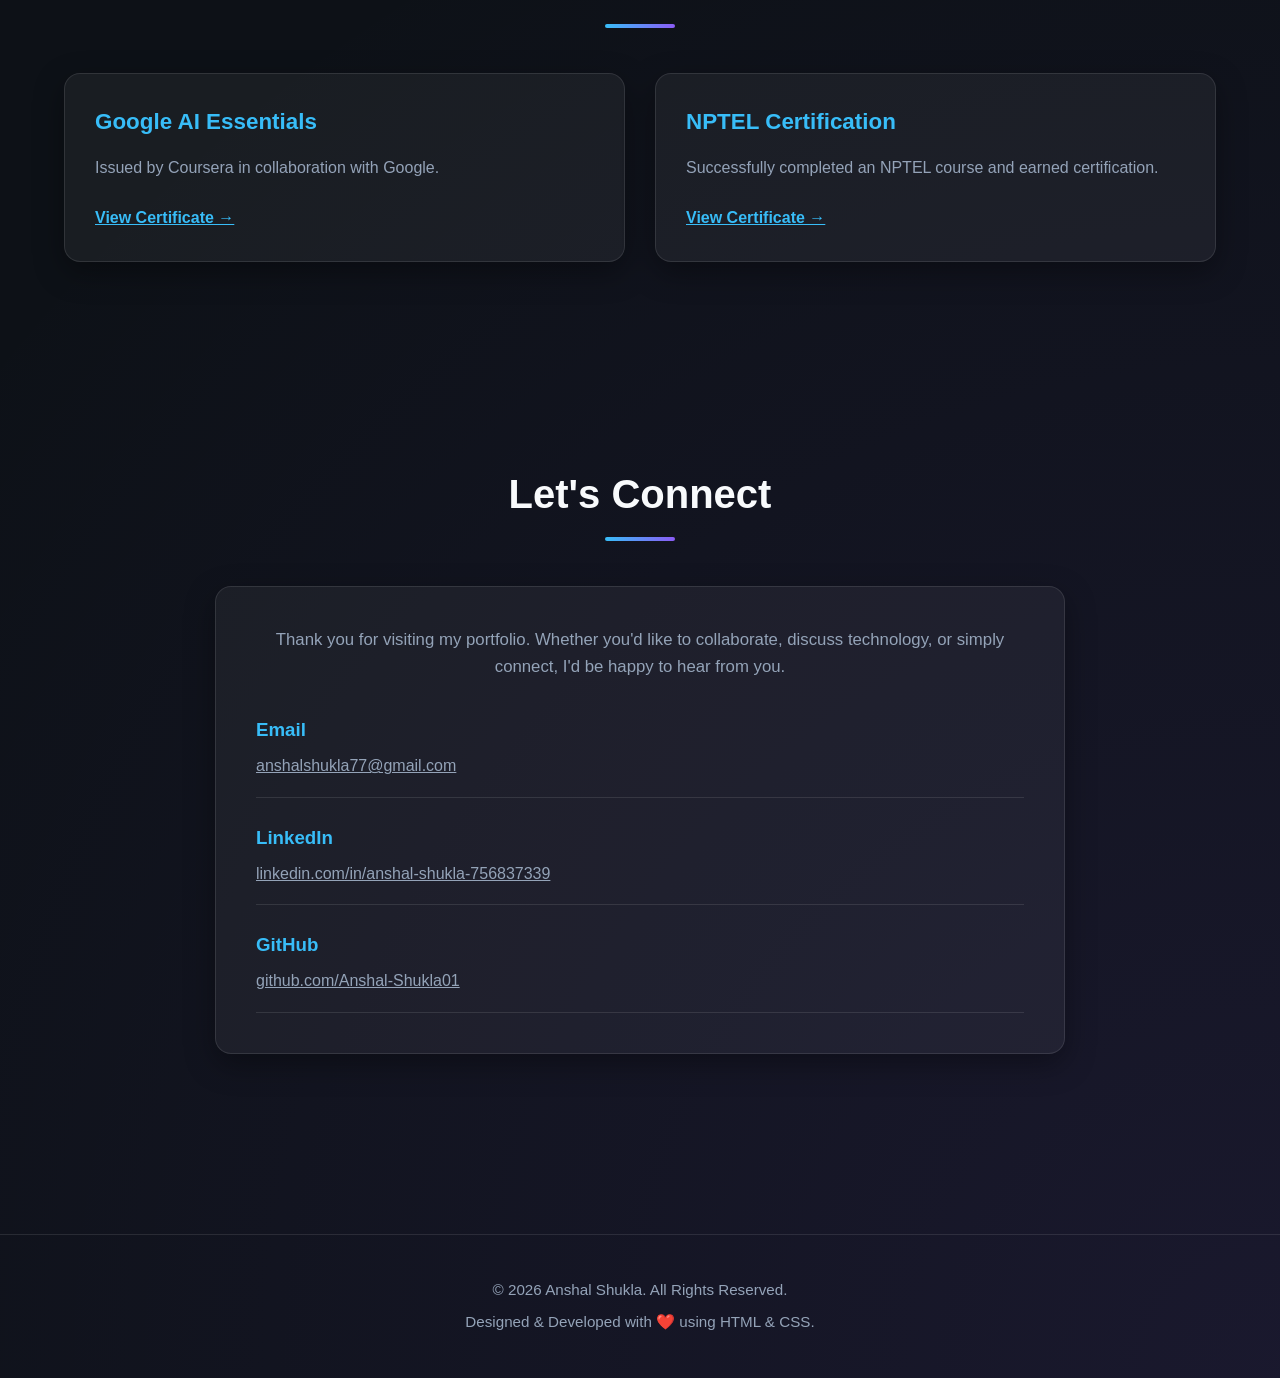
==== commit 931b8f31: "Fix HTML structure and update stylesheet link" ====
--- a/index.html
+++ b/index.html
@@ -9,7 +9,7 @@
 <link rel="preconnect" href="https://fonts.gstatic.com" crossorigin>
 
 <link href="https://fonts.googleapis.com/css2?family=Poppins:wght@300;400;500;600;700&display=swap" rel="stylesheet">
-    <link rel="stylesheet" href="https://github.com/Anshal-Shukla01/Vocational_Training_Portfolio_Project_2026/blob/main/CSS/style.css">
+    <link rel="stylesheet" href="CSS/style.css">
 </head>
 <body>
     <div class="background-blur blur-1"></div>
--- a/CSS/style.css
+++ b/CSS/style.css
@@ -0,0 +1,933 @@
+/* ============================
+   GOOGLE FONT
+============================ */
+
+/* We'll import our font here later */
+
+
+/* ============================
+   CSS RESET
+============================ */
+/* ============================
+   CSS VARIABLES
+============================ */
+
+:root{
+
+    /* Background Colors */
+    --background-color: #0D1117;
+    --surface-color: #161B22;
+    --card-color: rgba(255,255,255,0.05);
+
+    /* Text Colors */
+    --primary-text: #F8FAFC;
+    --secondary-text: #94A3B8;
+
+    /* Accent Colors */
+    --primary-color: #38BDF8;
+    --secondary-color: #8B5CF6;
+
+    /* Border */
+    --border-color: rgba(255,255,255,0.1);
+
+    /* Shadow */
+    --shadow: 0px 10px 30px rgba(0,0,0,0.35);
+
+    /* Border Radius */
+    --radius:16px;
+
+}
+*{
+    margin: 0;
+    padding: 0;
+    box-sizing: border-box;
+}
+
+
+/* ============================
+   GLOBAL STYLES
+============================ */
+/* ============================
+   SECTION ANIMATION
+============================ */
+
+section{
+
+    animation: fadeUp 0.9s ease both;
+
+}
+@keyframes fadeUp{
+
+    from{
+
+        opacity:0;
+
+        transform:translateY(35px);
+
+    }
+
+    to{
+
+        opacity:1;
+
+        transform:translateY(0);
+
+    }
+
+}
+/* ============================
+   BACKGROUND GLOW
+============================ */
+
+.background-blur{
+
+    position: fixed;
+
+    width: 450px;
+
+    height: 450px;
+
+    border-radius: 50%;
+
+    filter: blur(120px);
+
+    z-index: -1;
+
+    animation: floatGlow 12s ease-in-out infinite alternate;
+
+}
+.blur-1{
+
+    top:-120px;
+
+    left:-120px;
+
+    background:rgba(56,189,248,.18);
+
+}
+.blur-2{
+
+    bottom:-120px;
+
+    right:-120px;
+
+    background:rgba(139,92,246,.18);
+
+}
+@keyframes floatGlow{
+
+    from{
+
+        transform:translateY(0px) translateX(0px);
+
+    }
+
+    to{
+
+        transform:translateY(40px) translateX(25px);
+
+    }
+
+}
+/* ============================
+   NAVBAR
+============================ */
+
+nav{
+
+    position: sticky;
+
+    top: 0;
+
+    z-index: 1000;
+
+    display: flex;
+
+    justify-content: space-between;
+
+    align-items: center;
+
+    padding: 18px 8%;
+
+    background: rgba(13,17,23,0.75);
+
+    backdrop-filter: blur(15px);
+
+    -webkit-backdrop-filter: blur(15px);
+
+    border-bottom: 1px solid var(--border-color);
+
+}
+nav ul{
+
+    display:flex;
+
+    gap:35px;
+
+}
+nav h1{
+
+    font-size:1.8rem;
+
+    font-weight:700;
+
+    letter-spacing:1px;
+
+    color:var(--primary-color);
+
+    cursor:pointer;
+
+}
+nav ul li a{
+
+    position: relative;
+
+    font-size:1rem;
+
+    font-weight:500;
+
+    transition:0.3s ease;
+
+}
+nav ul li a:hover{
+
+    color:var(--primary-color);
+
+}
+
+nav ul li a:hover::after{
+
+    width:100%;
+
+} 
+nav ul li a::after{
+
+    content:"";
+
+    position:absolute;
+
+    left:0;
+
+    bottom:-6px;
+
+    width:0;
+
+    height:2px;
+
+    background:var(--primary-color);
+
+    transition:0.3s ease;
+
+}
+/* ============================
+   HERO SECTION
+============================ */
+
+#hero{
+
+    min-height: 100vh;
+
+    display: flex;
+
+    align-items: center;
+
+    padding: 0 8%;
+
+}
+.hero-container{
+
+    display:flex;
+
+    justify-content:space-between;
+
+    align-items:center;
+
+    gap:80px;
+
+    width:100%;
+
+}
+.hero-badge{
+
+    display:inline-flex;
+
+    align-items:center;
+
+    gap:10px;
+
+    padding:10px 18px;
+
+    margin-bottom:25px;
+
+    border-radius:999px;
+
+    background:rgba(56,189,248,.10);
+
+    border:1px solid rgba(56,189,248,.25);
+
+    color:var(--primary-color);
+
+    font-size:.95rem;
+
+    font-weight:500;
+
+    backdrop-filter:blur(10px);
+
+}
+.hero-content{
+
+    flex:1;
+
+}
+.hero-image{
+
+    flex: 1;
+
+    display: flex;
+
+    justify-content: center;
+
+    align-items: center;
+
+}
+.hero-image img{
+
+    width: 380px;
+
+    aspect-ratio: 1;
+
+    object-fit: cover;
+
+    border-radius: 50%;
+
+    border: 4px solid rgba(255,255,255,0.08);
+
+    box-shadow:
+        0 0 30px rgba(56,189,248,0.15),
+        0 20px 50px rgba(0,0,0,0.35);
+
+    transition:
+        transform 0.4s ease,
+        box-shadow 0.4s ease;
+position:relative;
+
+z-index:2;
+}
+.hero-image img:hover{
+
+    transform: scale(1.05);
+box-shadow:
+
+0 0 35px rgba(56,189,248,.18),
+
+0 0 80px rgba(139,92,246,.10),
+
+0 25px 60px rgba(0,0,0,.45);
+
+}
+.image-wrapper{
+
+    position:relative;
+
+    display:inline-flex;
+
+    justify-content:center;
+
+    align-items:center;
+
+}
+.image-wrapper::before{
+
+    content:"";
+
+    position:absolute;
+
+    inset:-18px;
+
+    border-radius:50%;
+
+    background:
+        conic-gradient(
+            from 0deg,
+            var(--primary-color),
+            var(--secondary-color),
+            var(--primary-color)
+        );
+
+    z-index:-1;
+
+    filter:blur(18px);
+
+    opacity:.65;
+
+    animation:rotateRing 8s linear infinite;
+
+}   
+@keyframes rotateRing{
+
+    from{
+
+        transform:rotate(0deg);
+
+    }
+
+    to{
+
+        transform:rotate(360deg);
+
+    }
+
+}
+.hero-content h2{
+
+    font-size: clamp(2.8rem, 5vw, 4.8rem);
+
+    line-height: 1.1;
+
+    margin-bottom: 18px;
+
+    font-weight: 700;
+
+}
+.hero-content span{
+
+    background: linear-gradient(
+        90deg,
+        var(--primary-color),
+        var(--secondary-color)
+    );
+
+    -webkit-background-clip: text;
+
+    background-clip: text;
+
+    color: transparent;
+
+}
+.hero-content h3{
+
+    font-size: 1.35rem;
+
+    color: var(--secondary-text);
+
+    margin-bottom: 24px;
+
+    font-weight: 500;
+
+}
+.hero-content p{
+
+    max-width: 620px;
+
+    color: var(--secondary-text);
+
+    margin-bottom: 18px;
+
+    font-size: 1.05rem;
+
+}
+.hero-buttons{
+
+    display:flex;
+
+    gap:20px;
+
+    margin-top:35px;
+
+}
+.hero-buttons a{
+
+    display: inline-flex;
+
+    align-items: center;
+
+    justify-content: center;
+
+    padding: 14px 28px;
+
+    border-radius: 999px;
+
+    font-weight: 600;
+
+    transition: all 0.3s ease;
+
+}
+.primary-btn{
+
+    background: linear-gradient(
+        135deg,
+        var(--primary-color),
+        var(--secondary-color)
+    );
+
+    color: white;
+
+    box-shadow: 0 10px 25px rgba(56,189,248,0.25);
+
+}
+.secondary-btn{
+
+    border: 2px solid var(--primary-color);
+
+    color: var(--primary-color);
+
+    background: transparent;
+
+}
+.hero-buttons a:hover{
+
+    transform: translateY(-4px) scale(1.03);
+
+    box-shadow:0 15px 35px rgba(56,189,248,.25);
+
+}
+
+/* ============================
+   SECTION LAYOUT
+============================ */
+
+.section-container{
+
+    width: min(1200px, 90%);
+
+    margin: 0 auto;
+
+    padding: 100px 0;
+
+}
+.section-title{
+
+    font-size: 2.5rem;
+
+    text-align: center;
+
+    margin-bottom: 60px;
+
+    position: relative;
+
+}
+.section-title::after{
+
+    content: "";
+
+    width: 70px;
+
+    height: 4px;
+
+    background: linear-gradient(
+        90deg,
+        var(--primary-color),
+        var(--secondary-color)
+    );
+
+    position: absolute;
+
+    left: 50%;
+
+    bottom: -15px;
+
+    transform: translateX(-50%);
+
+    border-radius: 10px;
+
+}
+.about-content p{
+
+    color: var(--secondary-text);
+
+    font-size: 1.05rem;
+
+    line-height: 1.9;
+
+    margin-bottom: 24px;
+
+}
+.about-content strong{
+
+    color: var(--primary-color);
+
+    font-weight: 600;
+
+}.about-content{
+
+    max-width: 850px;
+
+    margin: 0 auto;
+
+    text-align: center;
+
+}
+/* ============================
+   SKILLS
+============================ */
+
+.skills-grid{
+
+    display: grid;
+
+    grid-template-columns: repeat(2, 1fr);
+
+    gap: 30px;
+
+}
+.skill-card{
+
+    background: var(--card-color);
+
+    border: 1px solid var(--border-color);
+
+    border-radius: var(--radius);
+
+    padding: 30px;
+
+    box-shadow: var(--shadow);
+
+    transition: transform 0.3s ease,
+                border-color 0.3s ease;
+
+}
+.skill-card:hover{
+
+    transform: translateY(-10px) scale(1.02);
+
+box-shadow:
+    0 25px 60px rgba(0,0,0,.35),
+    0 0 30px rgba(56,189,248,.15);
+
+    border-color: var(--primary-color);
+
+}
+.skill-card h3{
+
+    font-size: 1.3rem;
+
+    margin-bottom: 20px;
+
+    color: var(--primary-color);
+
+}
+.skill-card ul{
+
+    list-style: none;
+
+}
+.skill-card li{
+
+    color: var(--secondary-text);
+
+    margin-bottom: 12px;
+
+    position: relative;
+
+    padding-left: 22px;
+
+}
+.skill-card li::before{
+
+    content: "▹";
+
+    position: absolute;
+
+    left: 0;
+
+    color: var(--primary-color);
+
+    font-weight: bold;
+
+}
+/* ============================
+   PROJECTS
+============================ */
+
+.projects-grid{
+
+    display: grid;
+
+    grid-template-columns: repeat(auto-fit, minmax(320px, 1fr));
+
+    gap: 30px;
+
+}
+.project-card{
+
+    background: var(--card-color);
+
+    border: 1px solid var(--border-color);
+
+    border-radius: var(--radius);
+
+    padding: 30px;
+
+    box-shadow: var(--shadow);
+
+    transition:
+        transform 0.3s ease,
+        border-color 0.3s ease;
+
+}
+.project-card:hover{
+
+    transform: translateY(-10px) scale(1.02);
+
+box-shadow:
+    0 25px 60px rgba(0,0,0,.35),
+    0 0 30px rgba(56,189,248,.15);
+
+    border-color: var(--primary-color);
+
+}
+.project-card h3{
+
+    color: var(--primary-color);
+
+    font-size: 1.5rem;
+
+    margin-bottom: 16px;
+
+}
+.project-card p{
+
+    color: var(--secondary-text);
+
+    margin-bottom: 24px;
+
+}
+.project-tech{
+
+    display: flex;
+
+    flex-wrap: wrap;
+
+    gap: 12px;
+
+    margin-bottom: 24px;
+
+}
+.project-tech span{
+
+    background: rgba(56,189,248,0.12);
+
+    color: var(--primary-color);
+
+    padding: 8px 16px;
+
+    border-radius: 999px;
+
+    font-size: 0.9rem;
+
+}
+.project-btn{
+
+    display: inline-block;
+
+    color: var(--primary-color);
+
+    font-weight: 600;
+
+    transition: color 0.3s ease;
+
+}
+.project-btn:hover{
+
+    color: var(--primary-text);
+
+}
+/* ============================
+   CERTIFICATES
+============================ */
+
+.certificate-grid{
+
+    display:grid;
+
+    grid-template-columns:repeat(auto-fit,minmax(320px,1fr));
+
+    gap:30px;
+
+}
+.certificate-card{
+
+    background:var(--card-color);
+
+    border:1px solid var(--border-color);
+
+    border-radius:var(--radius);
+
+    padding:30px;
+
+    box-shadow:var(--shadow);
+
+    transition:
+        transform .3s ease,
+        border-color .3s ease;
+
+}
+.certificate-card:hover{
+
+    transform: translateY(-10px) scale(1.02);
+
+box-shadow:
+    0 25px 60px rgba(0,0,0,.35),
+    0 0 30px rgba(56,189,248,.15);
+
+    border-color:var(--primary-color);
+
+}
+.certificate-card h3{
+
+    color:var(--primary-color);
+
+    margin-bottom:16px;
+
+    font-size:1.4rem;
+
+}
+.certificate-card p{
+
+    color:var(--secondary-text);
+
+    margin-bottom:24px;
+
+}
+.certificate-btn{
+
+    font-weight:600;
+
+    color:var(--primary-color);
+
+    transition:.3s ease;
+
+}
+.certificate-btn:hover{
+
+    color:var(--primary-text);
+
+}
+/* ============================
+   CONTACT
+============================ */
+
+.contact-card{
+
+    max-width: 850px;
+
+    margin: 0 auto;
+
+    background: var(--card-color);
+
+    border: 1px solid var(--border-color);
+
+    border-radius: var(--radius);
+
+    padding: 40px;
+
+    box-shadow: var(--shadow);
+
+}
+.contact-card p{
+
+    text-align: center;
+
+    color: var(--secondary-text);
+
+    margin-bottom: 35px;
+
+    font-size: 1.05rem;
+
+}
+.contact-info{
+
+    display: flex;
+
+    flex-direction: column;
+
+    gap: 25px;
+
+}
+.contact-item{
+
+    padding-bottom: 18px;
+
+    border-bottom: 1px solid var(--border-color);
+
+}
+.contact-item h3{
+
+    color: var(--primary-color);
+
+    margin-bottom: 8px;
+
+}
+.contact-item a{
+
+    color: var(--secondary-text);
+
+    transition: color .3s ease;
+
+    word-break: break-word;
+
+}
+.contact-item a:hover{
+
+    color: var(--primary-color);
+
+}
+/* ============================
+   FOOTER
+============================ */
+
+footer{
+
+    border-top:1px solid var(--border-color);
+
+    margin-top:80px;
+
+}
+
+.footer-content{
+
+    width:min(1200px,90%);
+
+    margin:0 auto;
+
+    padding:35px 0;
+
+    text-align:center;
+
+}
+
+.footer-content p{
+
+    color:var(--secondary-text);
+
+    margin:8px 0;
+
+    font-size:.95rem;
+
+}
+html{
+    scroll-behavior: smooth;
+}
+
+body{
+
+    font-family: "Poppins", sans-serif;
+
+    background:
+        radial-gradient(circle at top left,
+            rgba(56,189,248,0.12),
+            transparent 35%),
+
+        radial-gradient(circle at bottom right,
+            rgba(139,92,246,0.10),
+            transparent 35%),
+
+        var(--background-color);
+
+    color: var(--primary-text);
+
+    line-height: 1.6;
+
+    overflow-x: hidden;
+
+}
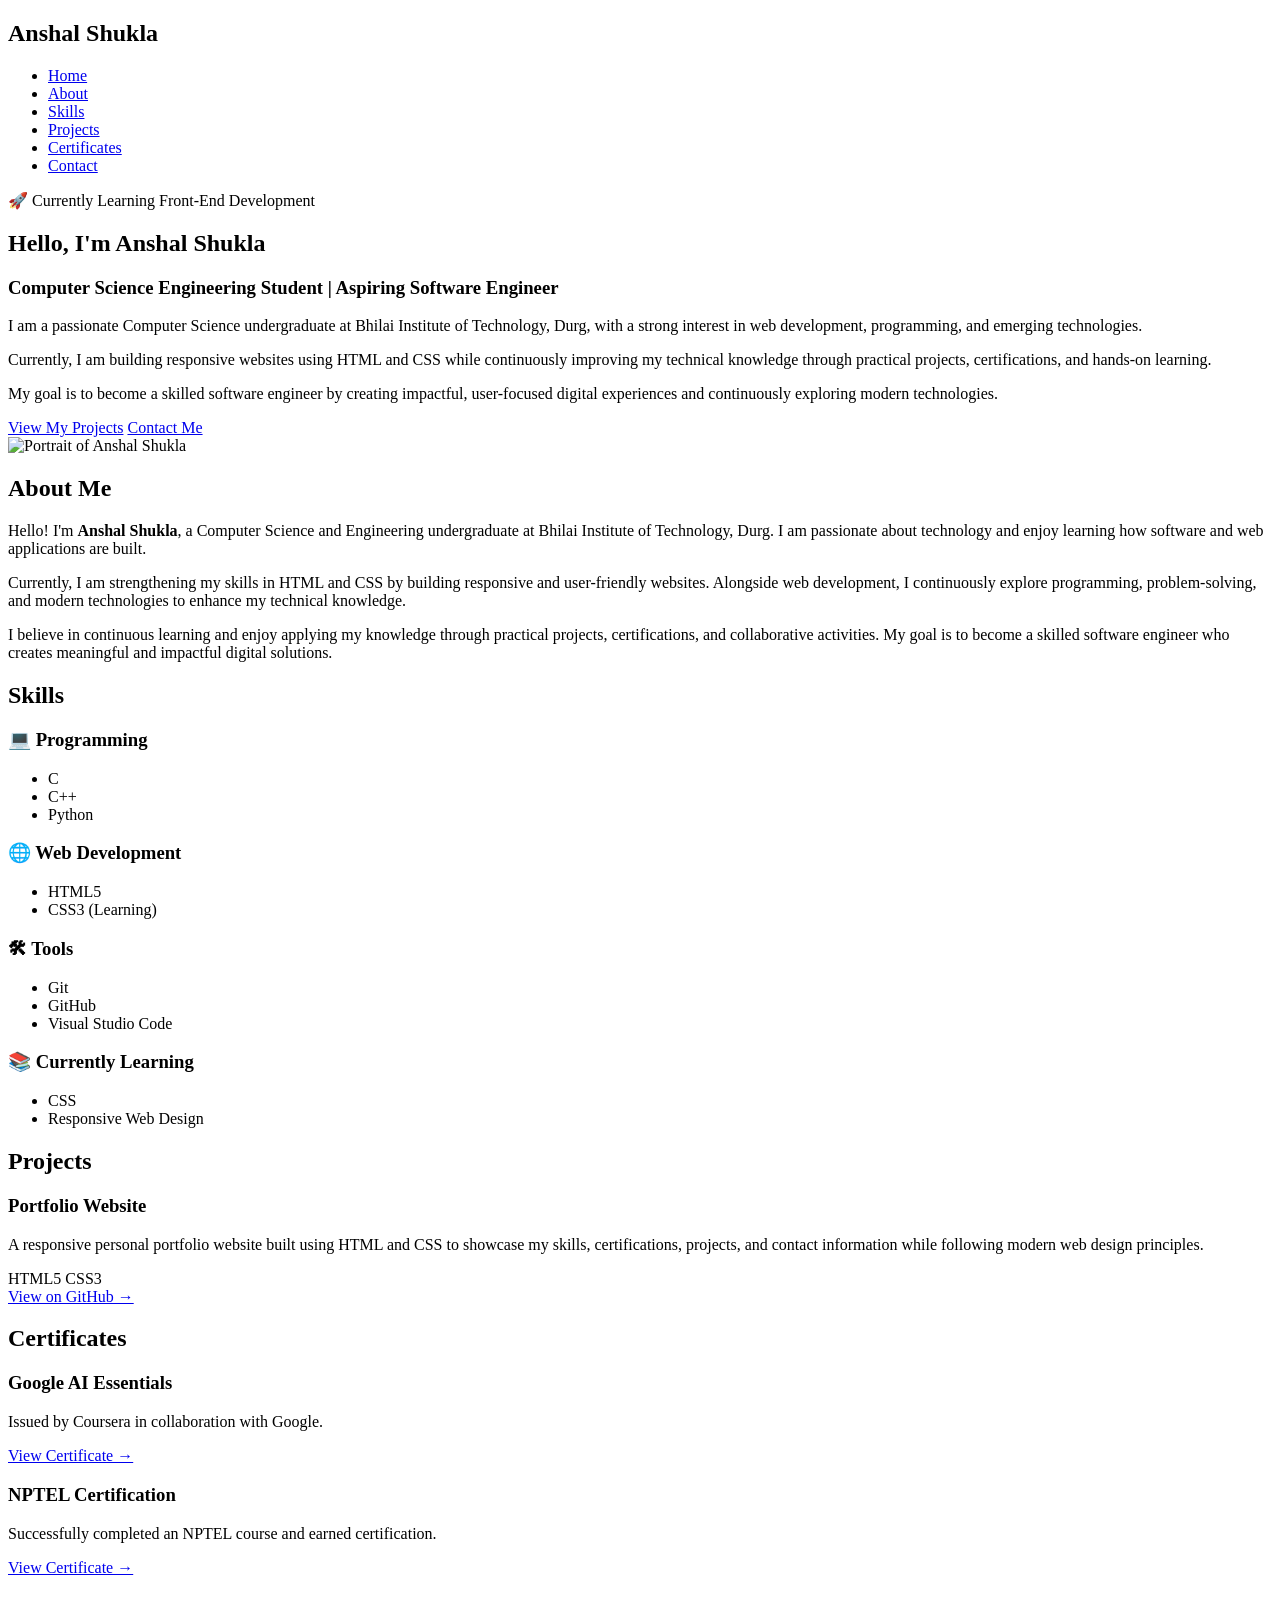
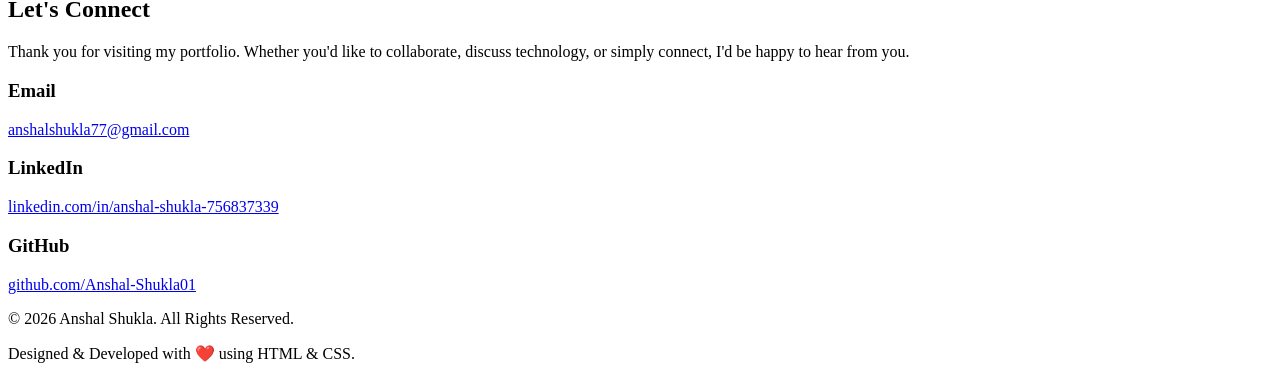
==== commit 80964c3a: "Fix HTML encoding issues in index.html" ====
--- a/index.html
+++ b/index.html
@@ -9,7 +9,7 @@
 <link rel="preconnect" href="https://fonts.gstatic.com" crossorigin>
 
 <link href="https://fonts.googleapis.com/css2?family=Poppins:wght@300;400;500;600;700&display=swap" rel="stylesheet">
-    <link rel="stylesheet" href="CSS/style.css">
+    <link rel="stylesheet" href="css/style.css">
 </head>
 <body>
     <div class="background-blur blur-1"></div>
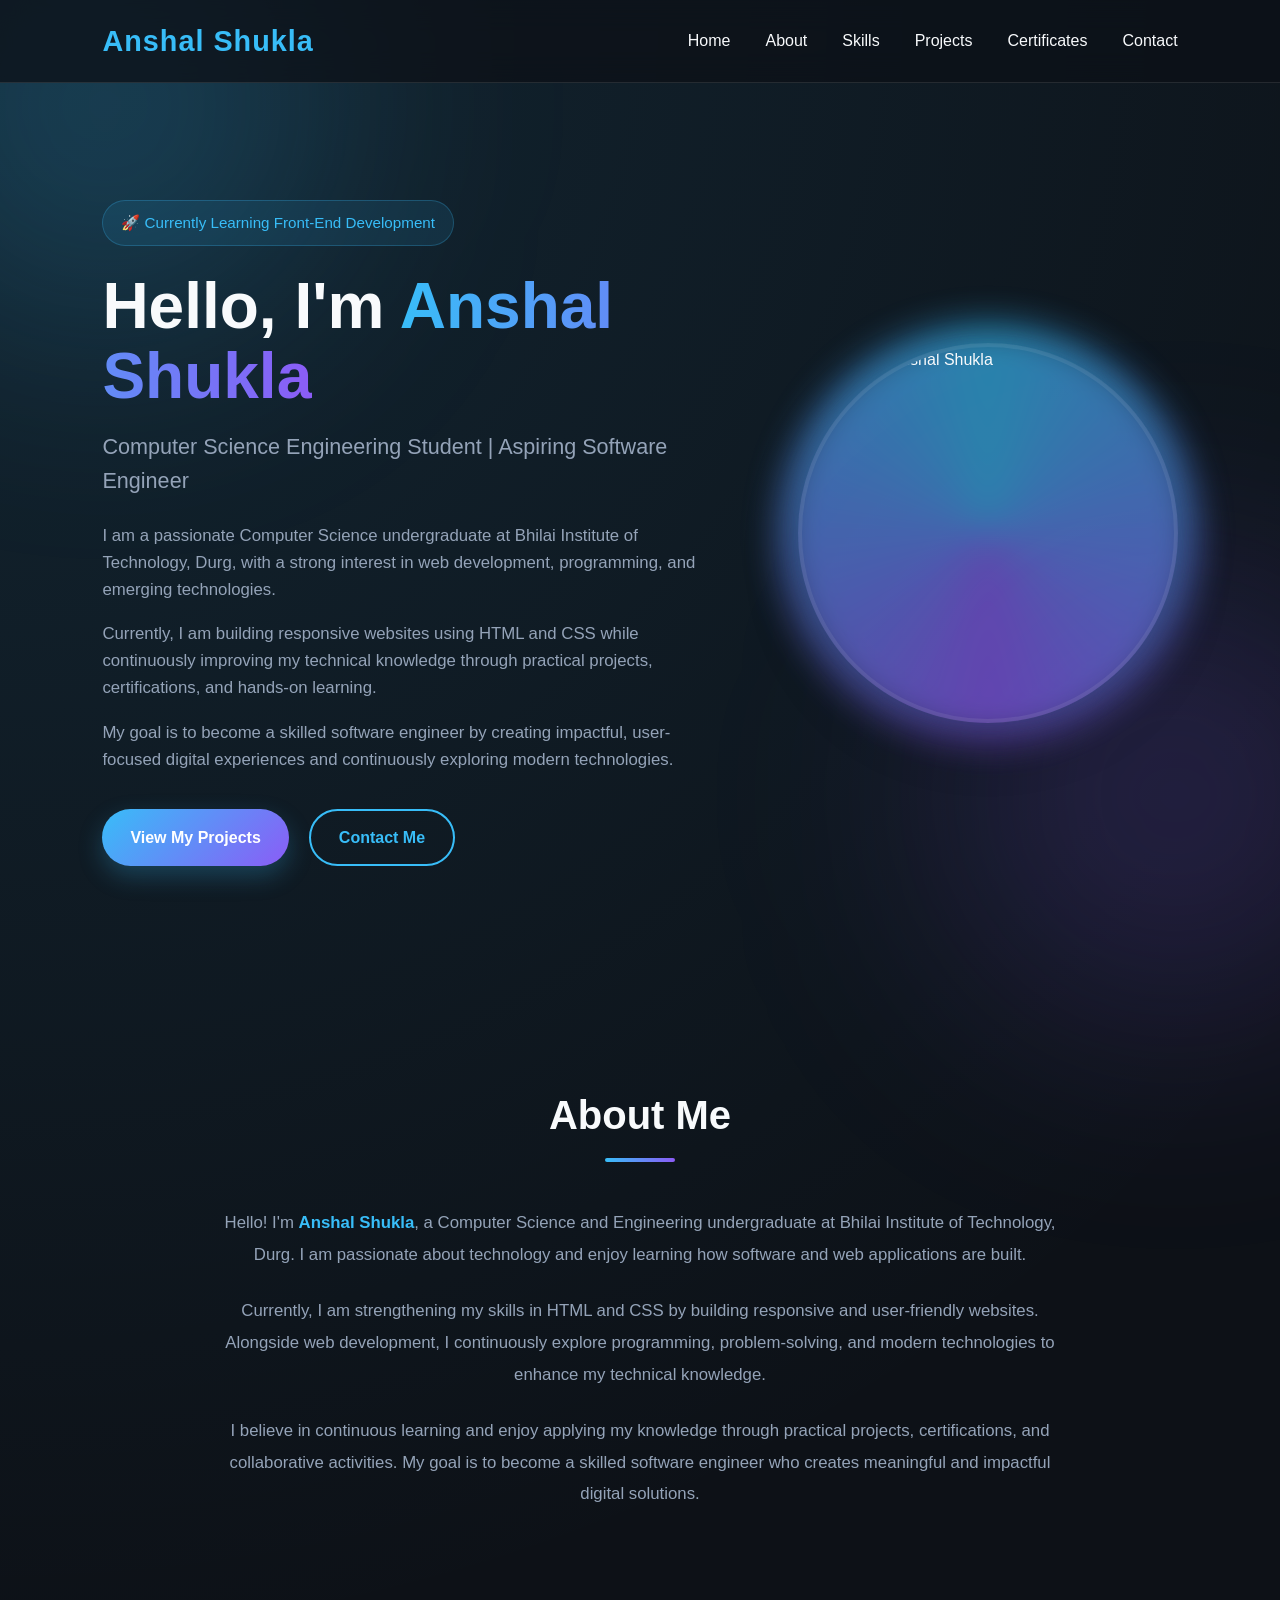
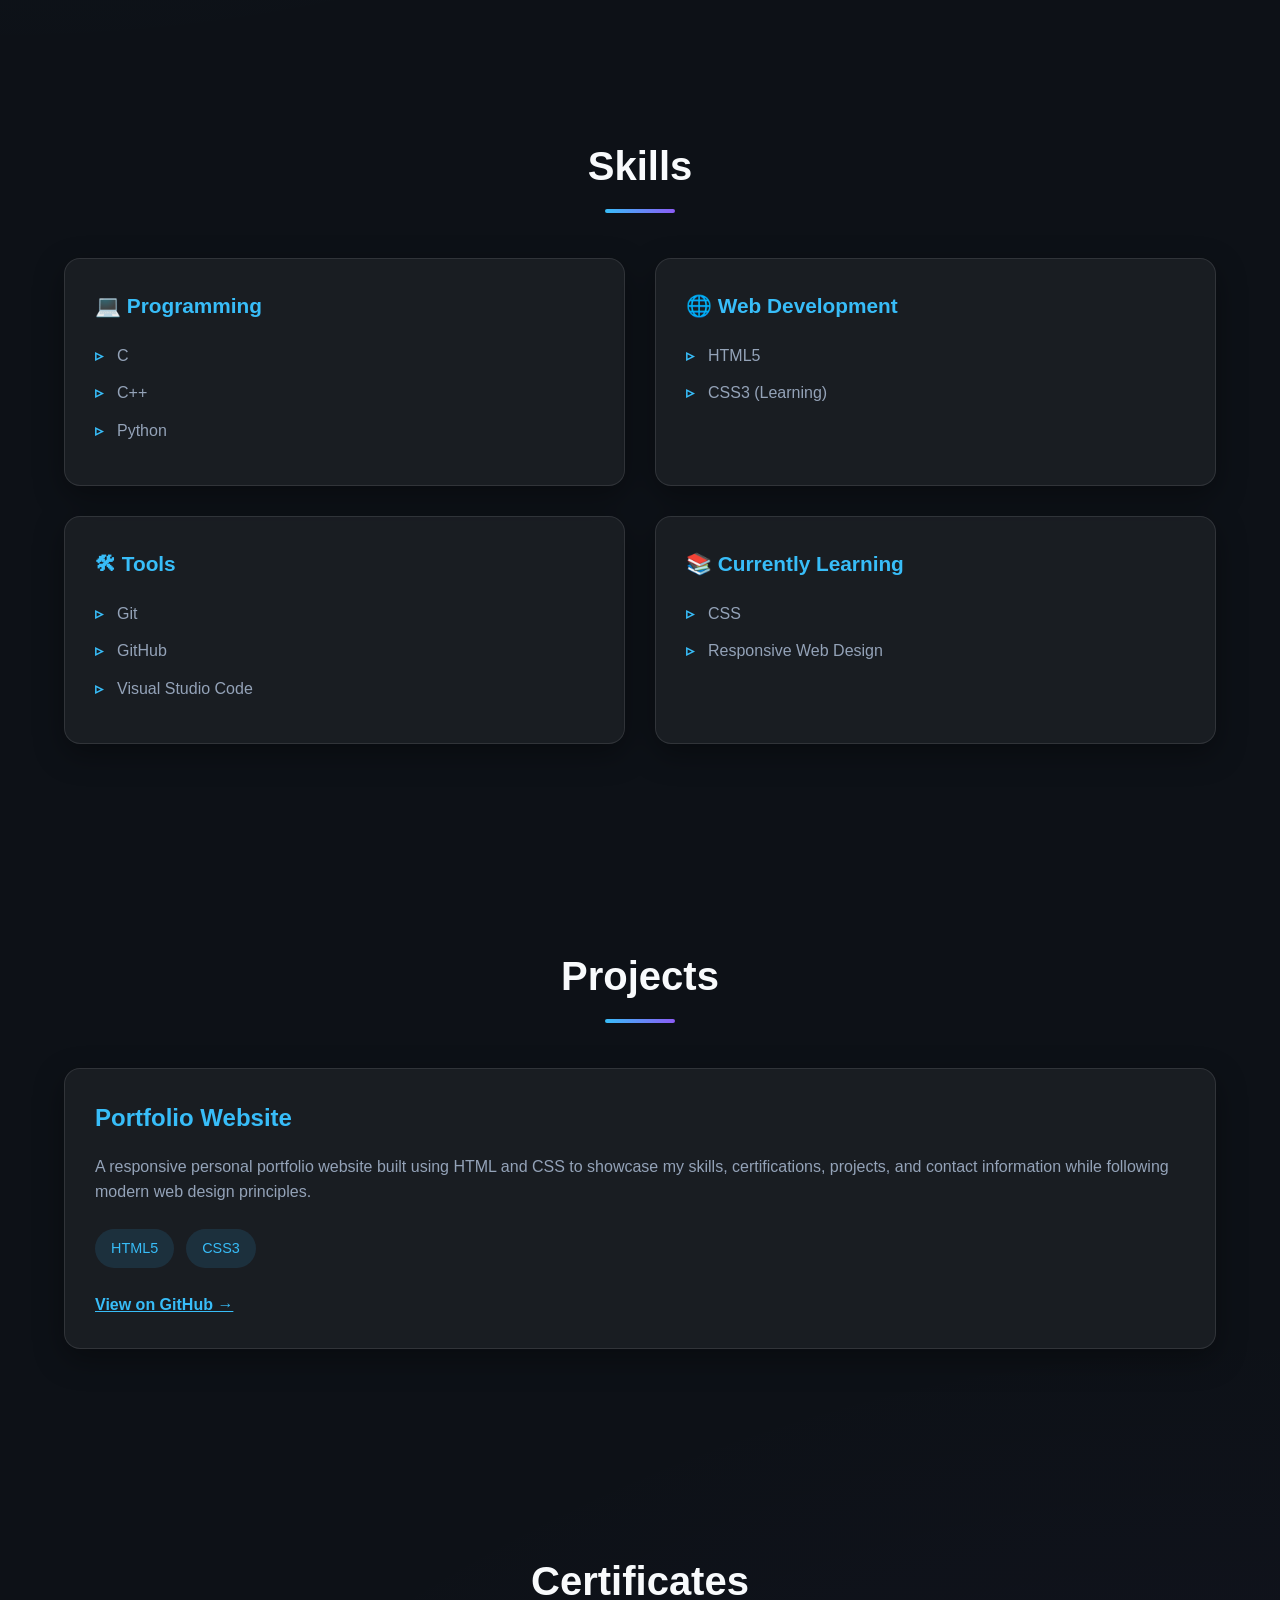
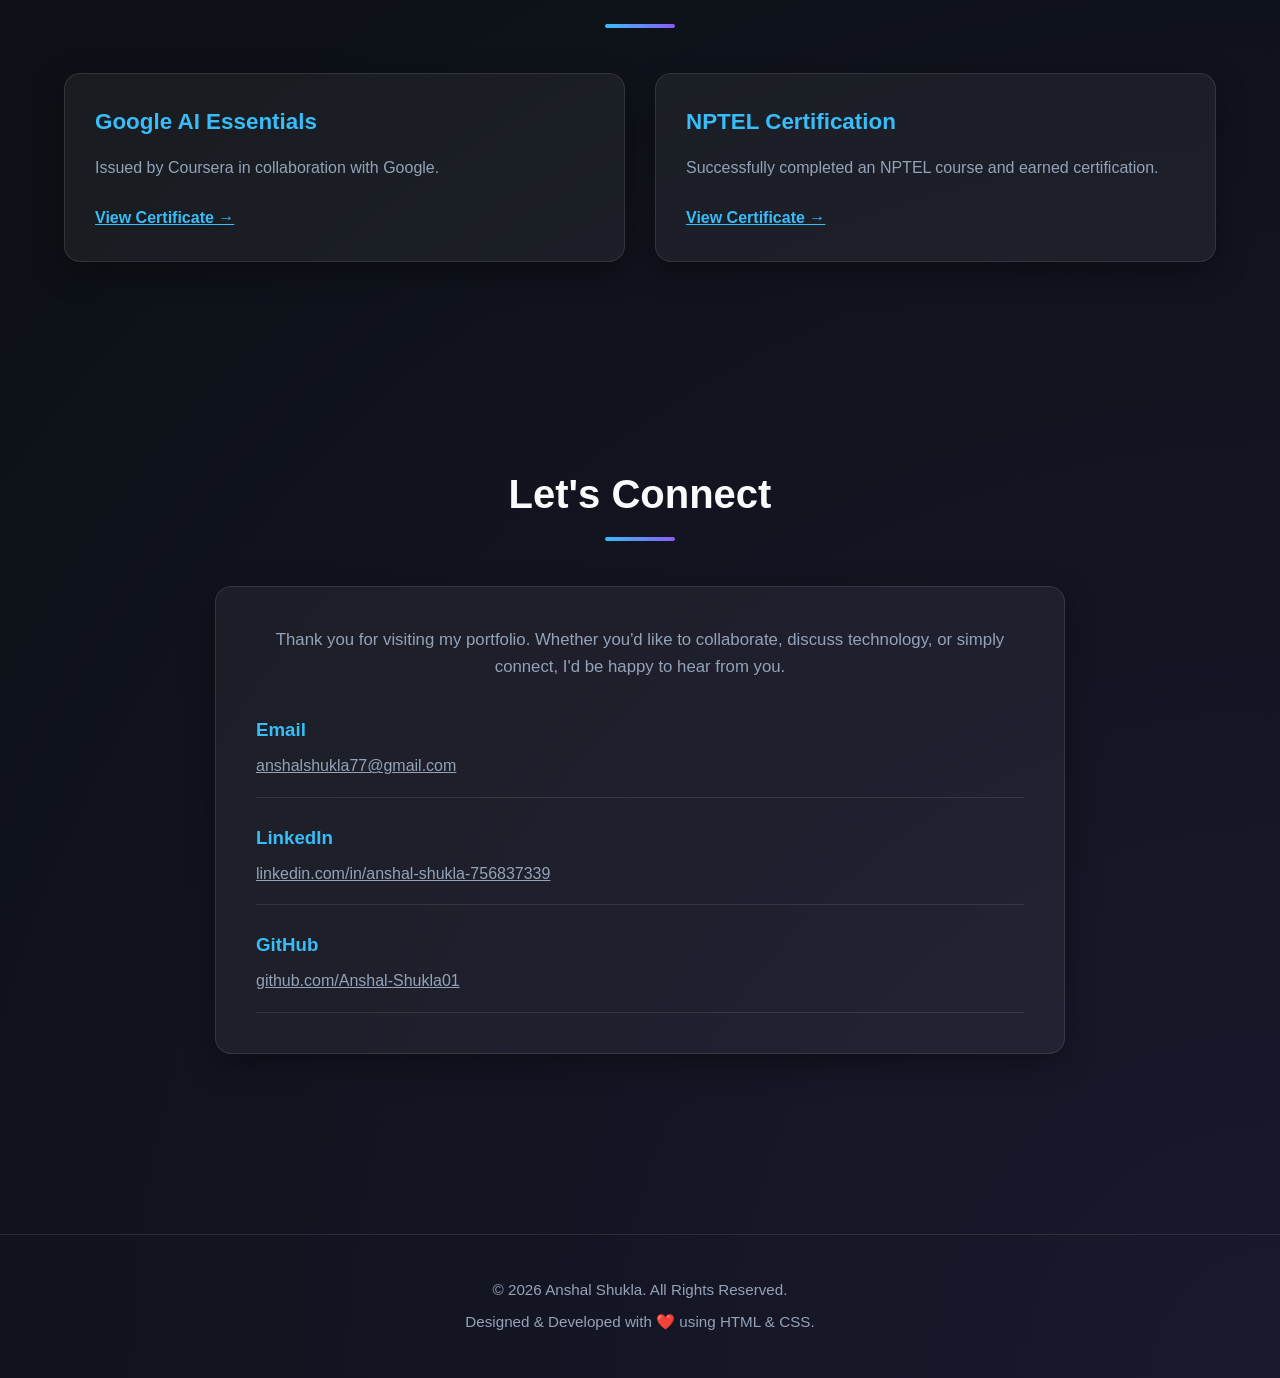
==== commit 39737eae: "Fix HTML formatting and structure" ====
--- a/index.html
+++ b/index.html
@@ -9,7 +9,7 @@
 <link rel="preconnect" href="https://fonts.gstatic.com" crossorigin>
 
 <link href="https://fonts.googleapis.com/css2?family=Poppins:wght@300;400;500;600;700&display=swap" rel="stylesheet">
-    <link rel="stylesheet" href="css/style.css">
+    <link rel="stylesheet" href="CSS/style.css">
 </head>
 <body>
     <div class="background-blur blur-1"></div>
--- a/CSS/style.css
+++ b/CSS/style.css
@@ -0,0 +1,1256 @@
+/* ============================
+   GOOGLE FONT
+============================ */
+
+/* We'll import our font here later */
+
+
+/* ============================
+   CSS RESET
+============================ */
+/* ============================
+   CSS VARIABLES
+============================ */
+
+:root{
+
+    /* Background Colors */
+    --background-color: #0D1117;
+    --surface-color: #161B22;
+    --card-color: rgba(255,255,255,0.05);
+
+    /* Text Colors */
+    --primary-text: #F8FAFC;
+    --secondary-text: #94A3B8;
+
+    /* Accent Colors */
+    --primary-color: #38BDF8;
+    --secondary-color: #8B5CF6;
+
+    /* Border */
+    --border-color: rgba(255,255,255,0.1);
+
+    /* Shadow */
+    --shadow: 0px 10px 30px rgba(0,0,0,0.35);
+
+    /* Border Radius */
+    --radius:16px;
+
+}
+*{
+    margin: 0;
+    padding: 0;
+    box-sizing: border-box;
+}
+
+
+/* ============================
+   GLOBAL STYLES
+============================ */
+/* =========================================
+   MOBILE RESPONSIVE DESIGN
+========================================= */
+
+/* ===========================================
+   RESPONSIVE DESIGN - MOBILE & SMALL TABLETS
+=========================================== */
+
+@media screen and (max-width:768px){
+
+    /* Global */
+
+    body{
+        overflow-x:hidden;
+    }
+
+    section{
+        padding:70px 6%;
+    }
+
+    .section-container{
+        width:100%;
+    }
+
+    .section-title{
+        text-align:center;
+        font-size:2rem;
+        margin-bottom:40px;
+    }
+
+    /* ================= NAVBAR ================= */
+
+    nav{
+
+        flex-direction:column;
+
+        justify-content:center;
+
+        align-items:center;
+
+        gap:18px;
+
+        padding:20px;
+
+    }
+
+    nav h1{
+
+        font-size:2rem;
+
+        text-align:center;
+
+    }
+
+    nav ul{
+
+        display:flex;
+
+        flex-wrap:wrap;
+
+        justify-content:center;
+
+        align-items:center;
+
+        gap:15px;
+
+        list-style:none;
+
+        padding:0;
+
+    }
+
+    nav ul li a{
+
+        font-size:0.95rem;
+
+    }
+
+    /* ================= HERO ================= */
+
+    #hero{
+
+        min-height:auto;
+
+        padding-top:60px;
+
+        padding-bottom:60px;
+
+    }
+
+    .hero-container{
+
+        flex-direction:column-reverse;
+
+        align-items:center;
+
+        text-align:center;
+
+        gap:40px;
+
+    }
+
+    .hero-content{
+
+        width:100%;
+
+    }
+
+    .hero-badge{
+
+        margin:0 auto 20px;
+
+    }
+
+    .hero-content h2{
+
+        font-size:2.6rem;
+
+        line-height:1.2;
+
+    }
+
+    .hero-content h3{
+
+        font-size:1.2rem;
+
+    }
+
+    .hero-content p{
+
+        max-width:100%;
+
+        font-size:1rem;
+
+    }
+
+    .hero-buttons{
+
+        justify-content:center;
+
+        flex-wrap:wrap;
+
+        gap:15px;
+
+    }
+
+    .hero-buttons a{
+
+        width:220px;
+
+    }
+
+    .image-wrapper{
+
+        width:100%;
+
+        display:flex;
+
+        justify-content:center;
+
+    }
+
+    .hero-image{
+
+        width:250px;
+
+        height:250px;
+
+    }
+
+    .hero-image img{
+
+        width:100%;
+
+        height:100%;
+
+        object-fit:cover;
+
+    }
+
+    /* ================= ABOUT ================= */
+
+    .about-content{
+
+        text-align:center;
+
+    }
+
+    /* ================= SKILLS ================= */
+
+    .skills-grid{
+
+        display:grid;
+
+        grid-template-columns:1fr;
+
+        gap:25px;
+
+    }
+
+    .skill-card{
+
+        width:100%;
+
+    }
+
+    /* ================= PROJECTS ================= */
+
+    .projects-grid{
+
+        display:grid;
+
+        grid-template-columns:1fr;
+
+        gap:25px;
+
+    }
+
+    .project-card{
+
+        width:100%;
+
+    }
+
+    /* ================= CERTIFICATES ================= */
+
+    .certificate-grid{
+
+        display:grid;
+
+        grid-template-columns:1fr;
+
+        gap:25px;
+
+    }
+
+    .certificate-card{
+
+        width:100%;
+
+    }
+
+    /* ================= CONTACT ================= */
+
+    .contact-info{
+
+        display:flex;
+
+        flex-direction:column;
+
+        gap:20px;
+
+    }
+
+    .contact-item{
+
+        width:100%;
+
+        text-align:center;
+
+    }
+
+    /* ================= FOOTER ================= */
+
+    .footer-content{
+
+        text-align:center;
+
+    }
+
+}
+/* ===========================================
+   EXTRA SMALL DEVICES
+=========================================== */
+
+@media screen and (max-width:480px){
+
+    nav h1{
+
+        font-size:1.7rem;
+
+    }
+
+    .hero-content h2{
+
+        font-size:2.1rem;
+
+    }
+
+    .hero-content h3{
+
+        font-size:1rem;
+
+    }
+
+    .hero-content p{
+
+        font-size:0.95rem;
+
+    }
+
+    .hero-image{
+
+        width:200px;
+
+        height:200px;
+
+    }
+
+    .hero-buttons a{
+
+        width:100%;
+
+    }
+
+}
+/* ============================
+   SECTION ANIMATION
+============================ */
+
+section{
+
+    animation: fadeUp 0.9s ease both;
+
+}
+@keyframes fadeUp{
+
+    from{
+
+        opacity:0;
+
+        transform:translateY(35px);
+
+    }
+
+    to{
+
+        opacity:1;
+
+        transform:translateY(0);
+
+    }
+
+}
+/* ============================
+   BACKGROUND GLOW
+============================ */
+
+.background-blur{
+
+    position: fixed;
+
+    width: 450px;
+
+    height: 450px;
+
+    border-radius: 50%;
+
+    filter: blur(120px);
+
+    z-index: -1;
+
+    animation: floatGlow 12s ease-in-out infinite alternate;
+
+}
+.blur-1{
+
+    top:-120px;
+
+    left:-120px;
+
+    background:rgba(56,189,248,.18);
+
+}
+.blur-2{
+
+    bottom:-120px;
+
+    right:-120px;
+
+    background:rgba(139,92,246,.18);
+
+}
+@keyframes floatGlow{
+
+    from{
+
+        transform:translateY(0px) translateX(0px);
+
+    }
+
+    to{
+
+        transform:translateY(40px) translateX(25px);
+
+    }
+
+}
+/* ============================
+   NAVBAR
+============================ */
+
+nav{
+
+    position: sticky;
+
+    top: 0;
+
+    z-index: 1000;
+
+    display: flex;
+
+    justify-content: space-between;
+
+    align-items: center;
+
+    padding: 18px 8%;
+
+    background: rgba(13,17,23,0.75);
+
+    backdrop-filter: blur(15px);
+
+    -webkit-backdrop-filter: blur(15px);
+
+    border-bottom: 1px solid var(--border-color);
+
+}
+nav ul{
+
+    display:flex;
+
+    gap:35px;
+    list-style:none;
+
+}
+nav h1{
+
+    font-size:1.8rem;
+
+    font-weight:700;
+
+    letter-spacing:1px;
+
+    color:var(--primary-color);
+
+    cursor:pointer;
+
+}
+nav ul li a{
+
+    position: relative;
+
+    font-size:1rem;
+
+    font-weight:500;
+
+    color: var(--primary-text);
+
+    text-decoration: none;
+
+    transition: 0.3s ease;
+
+}
+nav ul li a:hover{
+
+    color:var(--primary-color);
+
+}
+
+nav ul li a:hover::after{
+
+    width:100%;
+
+} 
+nav ul li a::after{
+
+    content:"";
+
+    position:absolute;
+
+    left:0;
+
+    bottom:-6px;
+
+    width:0;
+
+    height:2px;
+
+    background:var(--primary-color);
+
+    transition:0.3s ease;
+
+}
+/* ============================
+   HERO SECTION
+============================ */
+
+#hero{
+
+    min-height: 100vh;
+
+    display: flex;
+
+    align-items: center;
+
+    padding: 0 8%;
+
+}
+.hero-container{
+
+    display:flex;
+
+    justify-content:space-between;
+
+    align-items:center;
+
+    gap:80px;
+
+    width:100%;
+
+}
+.hero-badge{
+
+    display:inline-flex;
+
+    align-items:center;
+
+    gap:10px;
+
+    padding:10px 18px;
+
+    margin-bottom:25px;
+
+    border-radius:999px;
+
+    background:rgba(56,189,248,.10);
+
+    border:1px solid rgba(56,189,248,.25);
+
+    color:var(--primary-color);
+
+    font-size:.95rem;
+
+    font-weight:500;
+
+    backdrop-filter:blur(10px);
+
+}
+.hero-content{
+
+    flex:1;
+
+}
+.hero-image{
+
+    flex: 1;
+
+    display: flex;
+
+    justify-content: center;
+
+    align-items: center;
+
+}
+.hero-image img{
+
+    width: 380px;
+
+    aspect-ratio: 1;
+
+    object-fit: cover;
+
+    border-radius: 50%;
+
+    border: 4px solid rgba(255,255,255,0.08);
+
+    box-shadow:
+        0 0 30px rgba(56,189,248,0.15),
+        0 20px 50px rgba(0,0,0,0.35);
+
+    transition:
+        transform 0.4s ease,
+        box-shadow 0.4s ease;
+position:relative;
+
+z-index:2;
+}
+.hero-image img:hover{
+
+    transform: scale(1.05);
+box-shadow:
+
+0 0 35px rgba(56,189,248,.18),
+
+0 0 80px rgba(139,92,246,.10),
+
+0 25px 60px rgba(0,0,0,.45);
+
+}
+.image-wrapper{
+
+    position:relative;
+
+    display:inline-flex;
+
+    justify-content:center;
+
+    align-items:center;
+
+}
+.image-wrapper::before{
+
+    content:"";
+
+    position:absolute;
+
+    inset:-18px;
+
+    border-radius:50%;
+
+    background:
+        conic-gradient(
+            from 0deg,
+            var(--primary-color),
+            var(--secondary-color),
+            var(--primary-color)
+        );
+
+    z-index:-1;
+
+    filter:blur(18px);
+
+    opacity:.65;
+
+    animation:rotateRing 8s linear infinite;
+
+}   
+@keyframes rotateRing{
+
+    from{
+
+        transform:rotate(0deg);
+
+    }
+
+    to{
+
+        transform:rotate(360deg);
+
+    }
+
+}
+.hero-content h2{
+
+    font-size: clamp(2.8rem, 5vw, 4.8rem);
+
+    line-height: 1.1;
+
+    margin-bottom: 18px;
+
+    font-weight: 700;
+
+}
+.hero-content span{
+
+    background: linear-gradient(
+        90deg,
+        var(--primary-color),
+        var(--secondary-color)
+    );
+
+    -webkit-background-clip: text;
+
+    background-clip: text;
+
+    color: transparent;
+
+}
+.hero-content h3{
+
+    font-size: 1.35rem;
+
+    color: var(--secondary-text);
+
+    margin-bottom: 24px;
+
+    font-weight: 500;
+
+}
+.hero-content p{
+
+    max-width: 620px;
+
+    color: var(--secondary-text);
+
+    margin-bottom: 18px;
+
+    font-size: 1.05rem;
+
+}
+.hero-buttons{
+
+    display:flex;
+
+    gap:20px;
+
+    margin-top:35px;
+
+}
+.hero-buttons a{
+
+    display: inline-flex;
+
+    align-items: center;
+
+    justify-content: center;
+
+    padding: 14px 28px;
+
+    border-radius: 999px;
+
+    font-weight: 600;
+
+    text-decoration: none;
+
+    transition: all 0.3s ease;
+
+}
+.primary-btn{
+
+    background: linear-gradient(
+        135deg,
+        var(--primary-color),
+        var(--secondary-color)
+    );
+
+    color: white;
+
+    box-shadow: 0 10px 25px rgba(56,189,248,0.25);
+
+}
+.secondary-btn{
+
+    border: 2px solid var(--primary-color);
+
+    color: var(--primary-color);
+
+    background: transparent;
+
+}
+.hero-buttons a:hover{
+
+    transform: translateY(-4px) scale(1.03);
+
+    box-shadow:0 15px 35px rgba(56,189,248,.25);
+
+}
+
+/* ============================
+   SECTION LAYOUT
+============================ */
+
+.section-container{
+
+    width: min(1200px, 90%);
+
+    margin: 0 auto;
+
+    padding: 100px 0;
+
+}
+.section-title{
+
+    font-size: 2.5rem;
+
+    text-align: center;
+
+    margin-bottom: 60px;
+
+    position: relative;
+
+}
+.section-title::after{
+
+    content: "";
+
+    width: 70px;
+
+    height: 4px;
+
+    background: linear-gradient(
+        90deg,
+        var(--primary-color),
+        var(--secondary-color)
+    );
+
+    position: absolute;
+
+    left: 50%;
+
+    bottom: -15px;
+
+    transform: translateX(-50%);
+
+    border-radius: 10px;
+
+}
+.about-content p{
+
+    color: var(--secondary-text);
+
+    font-size: 1.05rem;
+
+    line-height: 1.9;
+
+    margin-bottom: 24px;
+
+}
+.about-content strong{
+
+    color: var(--primary-color);
+
+    font-weight: 600;
+
+}.about-content{
+
+    max-width: 850px;
+
+    margin: 0 auto;
+
+    text-align: center;
+
+}
+/* ============================
+   SKILLS
+============================ */
+
+.skills-grid{
+
+    display: grid;
+
+    grid-template-columns: repeat(2, 1fr);
+
+    gap: 30px;
+
+}
+.skill-card{
+
+    background: var(--card-color);
+
+    border: 1px solid var(--border-color);
+
+    border-radius: var(--radius);
+
+    padding: 30px;
+
+    box-shadow: var(--shadow);
+
+    transition: transform 0.3s ease,
+                border-color 0.3s ease;
+
+}
+.skill-card:hover{
+
+    transform: translateY(-10px) scale(1.02);
+
+box-shadow:
+    0 25px 60px rgba(0,0,0,.35),
+    0 0 30px rgba(56,189,248,.15);
+
+    border-color: var(--primary-color);
+
+}
+.skill-card h3{
+
+    font-size: 1.3rem;
+
+    margin-bottom: 20px;
+
+    color: var(--primary-color);
+
+}
+.skill-card ul{
+
+    list-style: none;
+
+}
+.skill-card li{
+
+    color: var(--secondary-text);
+
+    margin-bottom: 12px;
+
+    position: relative;
+
+    padding-left: 22px;
+
+}
+.skill-card li::before{
+
+    content: "▹";
+
+    position: absolute;
+
+    left: 0;
+
+    color: var(--primary-color);
+
+    font-weight: bold;
+
+}
+/* ============================
+   PROJECTS
+============================ */
+
+.projects-grid{
+
+    display: grid;
+
+    grid-template-columns: repeat(auto-fit, minmax(320px, 1fr));
+
+    gap: 30px;
+
+}
+.project-card{
+
+    background: var(--card-color);
+
+    border: 1px solid var(--border-color);
+
+    border-radius: var(--radius);
+
+    padding: 30px;
+
+    box-shadow: var(--shadow);
+
+    transition:
+        transform 0.3s ease,
+        border-color 0.3s ease;
+
+}
+.project-card:hover{
+
+    transform: translateY(-10px) scale(1.02);
+
+box-shadow:
+    0 25px 60px rgba(0,0,0,.35),
+    0 0 30px rgba(56,189,248,.15);
+
+    border-color: var(--primary-color);
+
+}
+.project-card h3{
+
+    color: var(--primary-color);
+
+    font-size: 1.5rem;
+
+    margin-bottom: 16px;
+
+}
+.project-card p{
+
+    color: var(--secondary-text);
+
+    margin-bottom: 24px;
+
+}
+.project-tech{
+
+    display: flex;
+
+    flex-wrap: wrap;
+
+    gap: 12px;
+
+    margin-bottom: 24px;
+
+}
+.project-tech span{
+
+    background: rgba(56,189,248,0.12);
+
+    color: var(--primary-color);
+
+    padding: 8px 16px;
+
+    border-radius: 999px;
+
+    font-size: 0.9rem;
+
+}
+.project-btn{
+
+    display: inline-block;
+
+    color: var(--primary-color);
+
+    font-weight: 600;
+
+    transition: color 0.3s ease;
+
+}
+.project-btn:hover{
+
+    color: var(--primary-text);
+
+}
+/* ============================
+   CERTIFICATES
+============================ */
+
+.certificate-grid{
+
+    display:grid;
+
+    grid-template-columns:repeat(auto-fit,minmax(320px,1fr));
+
+    gap:30px;
+
+}
+.certificate-card{
+
+    background:var(--card-color);
+
+    border:1px solid var(--border-color);
+
+    border-radius:var(--radius);
+
+    padding:30px;
+
+    box-shadow:var(--shadow);
+
+    transition:
+        transform .3s ease,
+        border-color .3s ease;
+
+}
+.certificate-card:hover{
+
+    transform: translateY(-10px) scale(1.02);
+
+box-shadow:
+    0 25px 60px rgba(0,0,0,.35),
+    0 0 30px rgba(56,189,248,.15);
+
+    border-color:var(--primary-color);
+
+}
+.certificate-card h3{
+
+    color:var(--primary-color);
+
+    margin-bottom:16px;
+
+    font-size:1.4rem;
+
+}
+.certificate-card p{
+
+    color:var(--secondary-text);
+
+    margin-bottom:24px;
+
+}
+.certificate-btn{
+
+    font-weight:600;
+
+    color:var(--primary-color);
+
+    transition:.3s ease;
+
+}
+.certificate-btn:hover{
+
+    color:var(--primary-text);
+
+}
+/* ============================
+   CONTACT
+============================ */
+
+.contact-card{
+
+    max-width: 850px;
+
+    margin: 0 auto;
+
+    background: var(--card-color);
+
+    border: 1px solid var(--border-color);
+
+    border-radius: var(--radius);
+
+    padding: 40px;
+
+    box-shadow: var(--shadow);
+
+}
+.contact-card p{
+
+    text-align: center;
+
+    color: var(--secondary-text);
+
+    margin-bottom: 35px;
+
+    font-size: 1.05rem;
+
+}
+.contact-info{
+
+    display: flex;
+
+    flex-direction: column;
+
+    gap: 25px;
+
+}
+.contact-item{
+
+    padding-bottom: 18px;
+
+    border-bottom: 1px solid var(--border-color);
+
+}
+.contact-item h3{
+
+    color: var(--primary-color);
+
+    margin-bottom: 8px;
+
+}
+.contact-item a{
+
+    color: var(--secondary-text);
+
+    transition: color .3s ease;
+
+    word-break: break-word;
+
+}
+.contact-item a:hover{
+
+    color: var(--primary-color);
+
+}
+/* ============================
+   FOOTER
+============================ */
+
+footer{
+
+    border-top:1px solid var(--border-color);
+
+    margin-top:80px;
+
+}
+
+.footer-content{
+
+    width:min(1200px,90%);
+
+    margin:0 auto;
+
+    padding:35px 0;
+
+    text-align:center;
+
+}
+
+.footer-content p{
+
+    color:var(--secondary-text);
+
+    margin:8px 0;
+
+    font-size:.95rem;
+
+}
+html{
+    scroll-behavior: smooth;
+}
+
+body{
+
+    font-family: "Poppins", sans-serif;
+
+    background:
+        radial-gradient(circle at top left,
+            rgba(56,189,248,0.12),
+            transparent 35%),
+
+        radial-gradient(circle at bottom right,
+            rgba(139,92,246,0.10),
+            transparent 35%),
+
+        var(--background-color);
+
+    color: var(--primary-text);
+
+    line-height: 1.6;
+
+    overflow-x: hidden;
+
+}
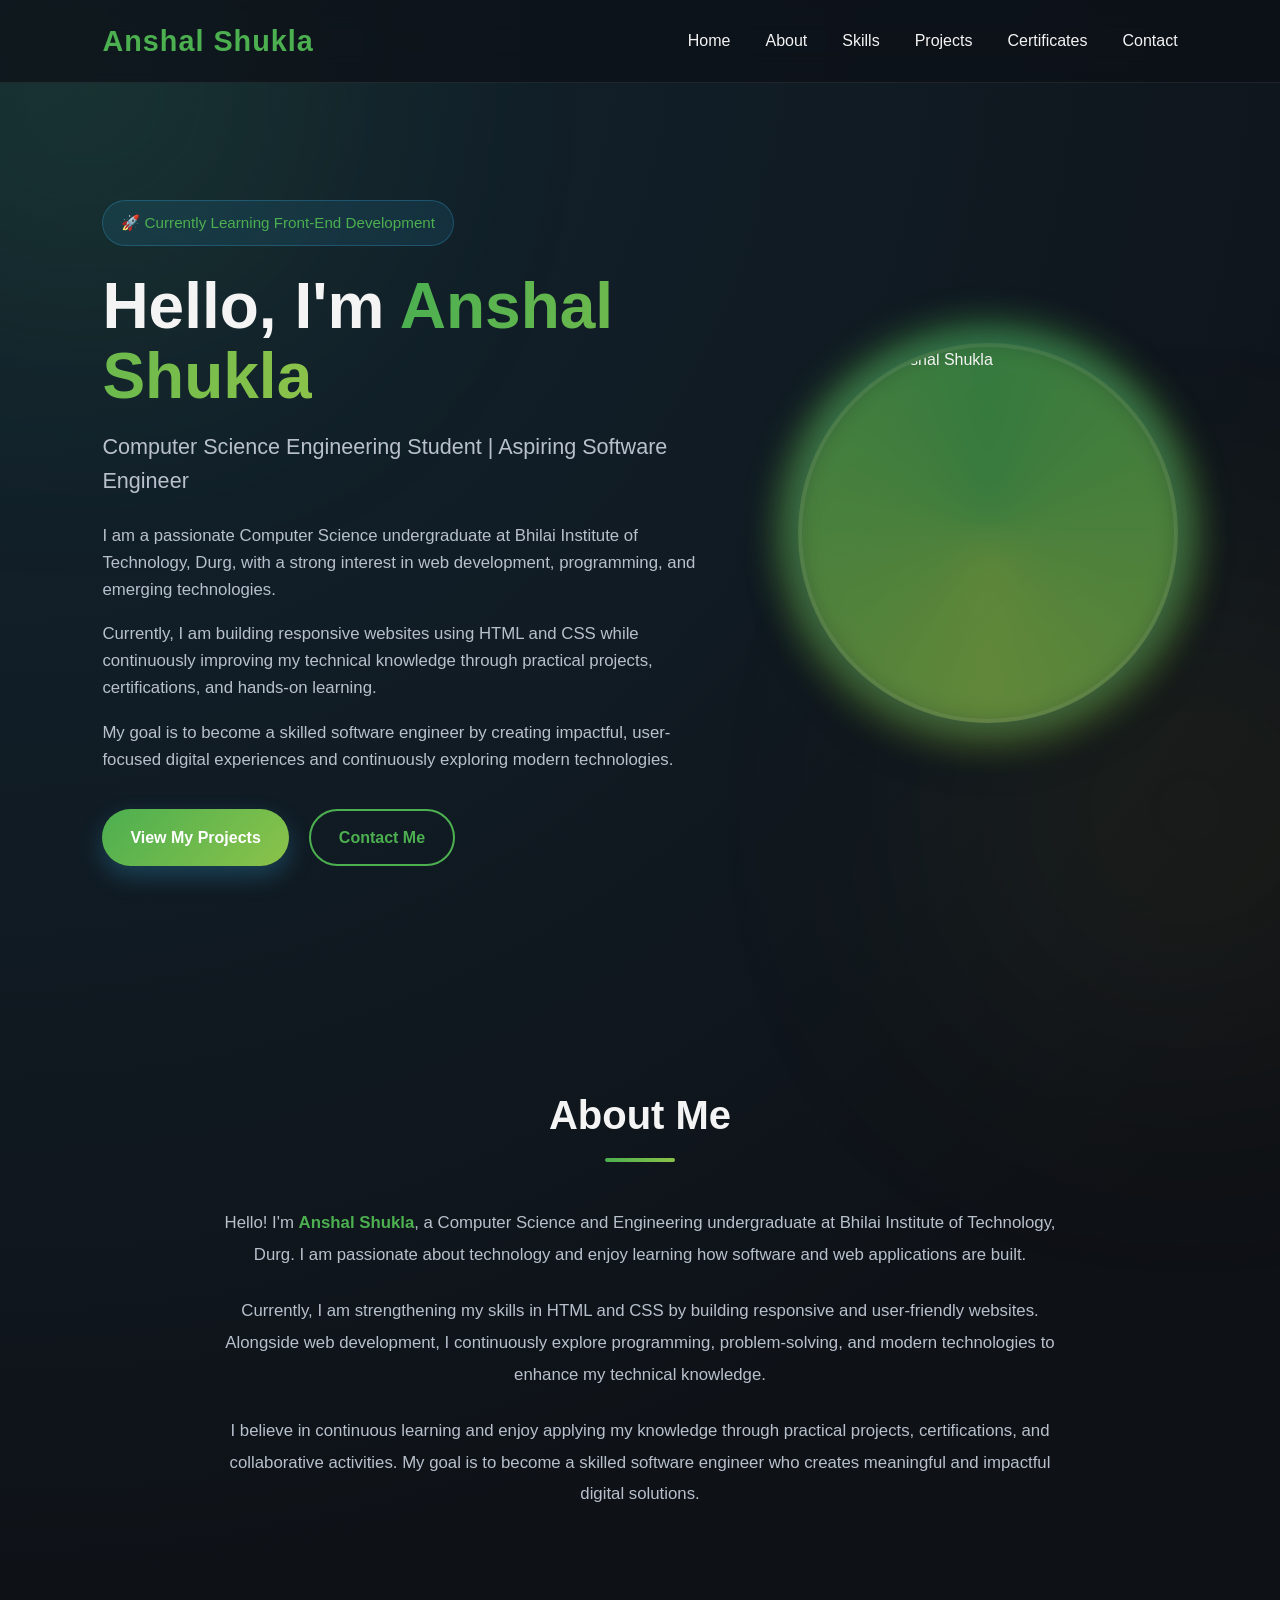
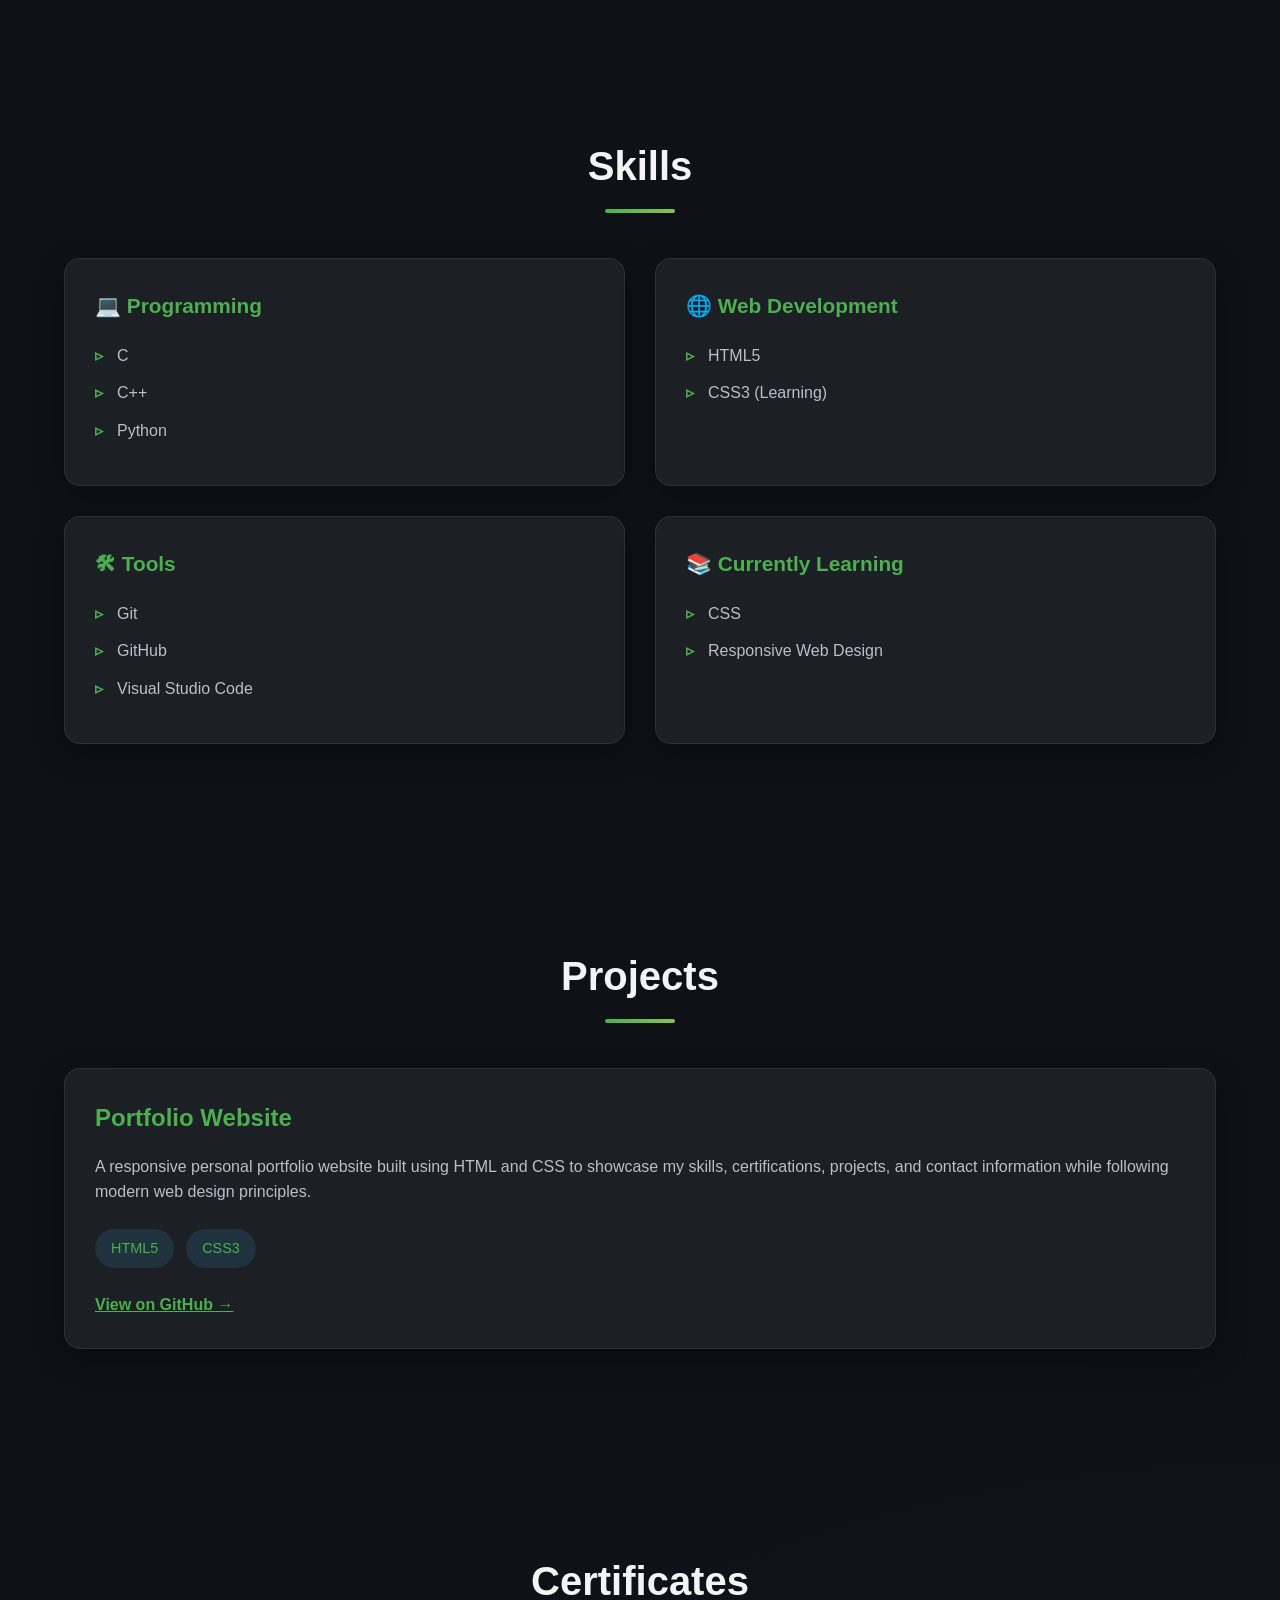
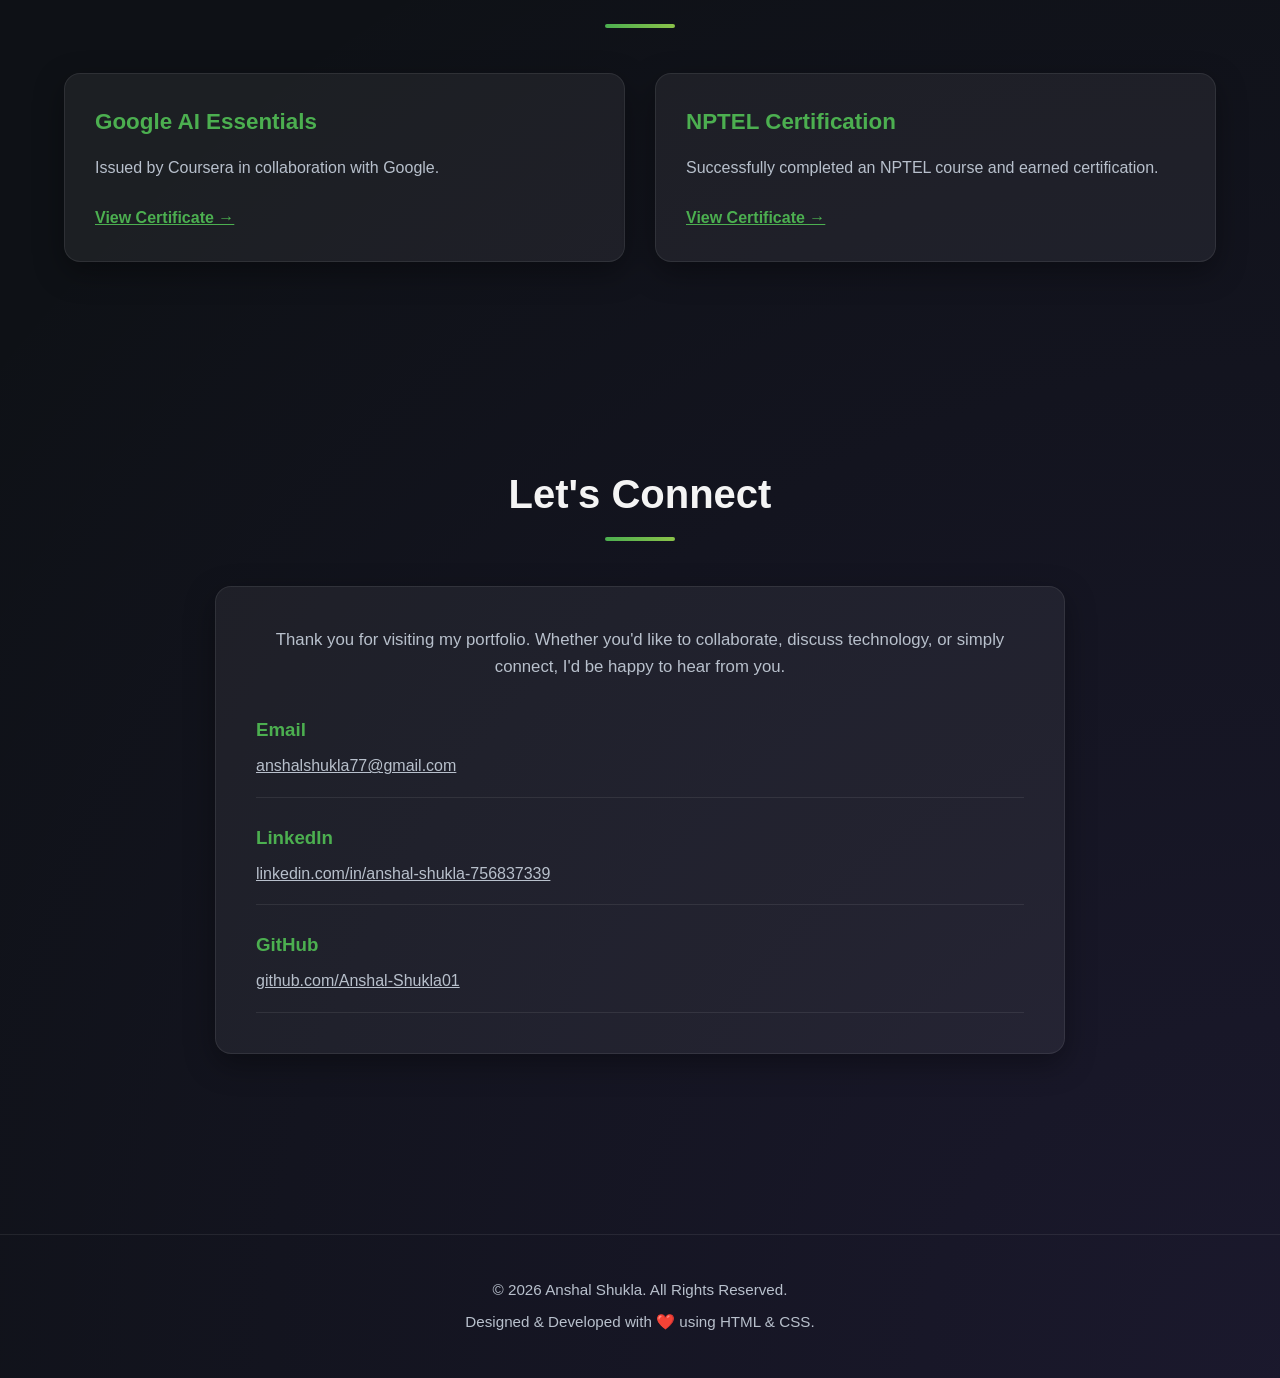
==== commit ae5ca006: "Fix HTML encoding issues in index.html" ====
--- a/index.html
+++ b/index.html
@@ -77,7 +77,7 @@
         <div class="image-wrapper">
                 <div class="hero-image">
 
-                <img src="https://raw.githubusercontent.com/Anshal-Shukla01/Vocational_Training_Web_Development/main/Portfolio/Images/profile.jpeg"
+                <img src="https://raw.githubusercontent.com/Anshal-Shukla01/Vocational_Training_Portfolio_Project_2026/main/Image/profile.jpeg"
                     alt="Portrait of Anshal Shukla">
 
                 </div>
@@ -199,7 +199,7 @@
 
                 </div>
 
-                <a href="https://github.com/Anshal-Shukla01/Vocational_Training_Web_Development/tree/main/Portfolio"
+                <a href="https://github.com/Anshal-Shukla01/Vocational_Training_Portfolio_Project_2026"
                    target="_blank"
                    class="project-btn">
 
--- a/CSS/style.css
+++ b/CSS/style.css
@@ -15,27 +15,26 @@
 :root{
 
     /* Background Colors */
-    --background-color: #0D1117;
-    --surface-color: #161B22;
-    --card-color: rgba(255,255,255,0.05);
+    --background-color:#0E1116;
+    --surface-color:#171C23;
+    --card-color:rgba(255,255,255,0.06);
 
     /* Text Colors */
-    --primary-text: #F8FAFC;
-    --secondary-text: #94A3B8;
+    --primary-text:#F4F4F4;
+    --secondary-text:#B8C0CC;
 
     /* Accent Colors */
-    --primary-color: #38BDF8;
-    --secondary-color: #8B5CF6;
+    --primary-color:#4CAF50;
+    --secondary-color:#8BC34A;
 
     /* Border */
-    --border-color: rgba(255,255,255,0.1);
+    --border-color:rgba(255,255,255,0.08);
 
     /* Shadow */
-    --shadow: 0px 10px 30px rgba(0,0,0,0.35);
+    --shadow:0px 10px 30px rgba(0,0,0,0.35);
 
     /* Border Radius */
     --radius:16px;
-
 }
 *{
     margin: 0;
@@ -413,22 +412,26 @@
 
 }
 .blur-1{
-
+    width:420px;
+    height:420px;
+    background:#4CAF50;
+    filter:blur(140px);
+    opacity:0.18;
+    position:fixed;
     top:-120px;
-
     left:-120px;
-
-    background:rgba(56,189,248,.18);
-
+    z-index:-2;
 }
 .blur-2{
-
-    bottom:-120px;
-
-    right:-120px;
-
-    background:rgba(139,92,246,.18);
-
+    width:380px;
+    height:380px;
+    background:#D4AF37;
+    filter:blur(150px);
+    opacity:0.12;
+    position:fixed;
+    bottom:-100px;
+    right:-100px;
+    z-index:-2;
 }
 @keyframes floatGlow{
 
